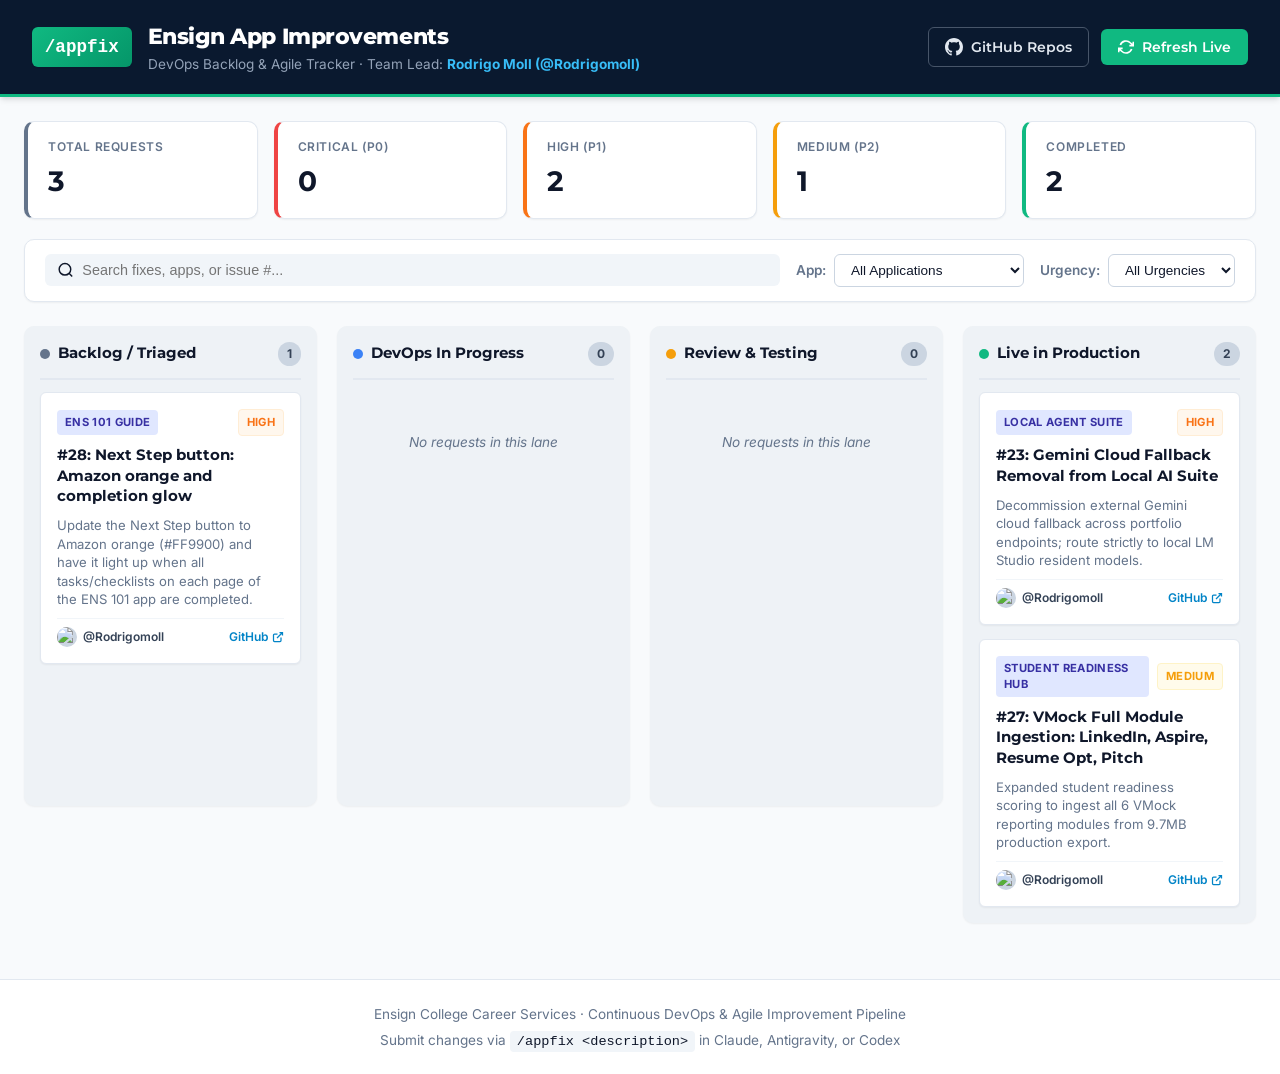
==== index.html @ bdf496e3 "Initial commit: Ensign AppFix project tracking web dashboard" ====
<!DOCTYPE html>
<html lang="en">
<head>
  <meta charset="UTF-8">
  <meta name="viewport" content="width=device-width, initial-scale=1.0">
  <title>Ensign AppFix | DevOps Improvement Backlog</title>
  <!-- Vercel Web Analytics -->
  <script>
    window.va = window.va || function () { (window.vaq = window.vaq || []).push(arguments); };
  </script>
  <script defer src="/_vercel/insights/script.js"></script>
  <!-- Vercel Speed Insights -->
  <script>
    window.si = window.si || function () { (window.siq = window.siq || []).push(arguments); };
  </script>
  <script defer src="/_vercel/speed-insights/script.js"></script>
  <link rel="preconnect" href="https://fonts.googleapis.com">
  <link rel="preconnect" href="https://fonts.gstatic.com" crossorigin>
  <link href="https://fonts.googleapis.com/css2?family=Montserrat:wght@400;500;600;700;800&family=Inter:wght@400;500;600&display=swap" rel="stylesheet">
  <link rel="stylesheet" href="style.css">
</head>
<body>
  <header class="app-header">
    <div class="header-container">
      <div class="brand-group">
        <div class="brand-badge">/appfix</div>
        <div>
          <h1 class="brand-title">Ensign App Improvements</h1>
          <p class="brand-subtitle">DevOps Backlog & Agile Tracker · Team Lead: <a href="https://github.com/Rodrigomoll" target="_blank" rel="noopener"><strong>Rodrigo Moll (@Rodrigomoll)</strong></a></p>
        </div>
      </div>
      <div class="header-actions">
        <a href="https://github.com/robbagley-afk" target="_blank" rel="noopener" class="btn btn-outline">
          <svg width="18" height="18" viewBox="0 0 24 24" fill="currentColor"><path d="M12 0C5.37 0 0 5.37 0 12c0 5.31 3.435 9.795 8.205 11.385.6.105.825-.255.825-.57 0-.285-.015-1.23-.015-2.235-3.015.555-3.795-.735-4.035-1.41-.135-.345-.72-1.41-1.23-1.695-.42-.225-1.02-.78-.015-.795.945-.015 1.62.87 1.845 1.23 1.08 1.815 2.805 1.305 3.495.99.105-.78.42-1.305.765-1.605-2.67-.3-5.46-1.335-5.46-5.925 0-1.305.465-2.385 1.23-3.225-.12-.3-.54-1.53.12-3.18 0 0 1.005-.315 3.3 1.23.96-.27 1.98-.405 3-.405s2.04.135 3 .405c2.295-1.56 3.3-1.23 3.3-1.23.66 1.65.24 2.88.12 3.18.765.84 1.23 1.905 1.23 3.225 0 4.605-2.805 5.625-5.475 5.925.435.375.81 1.095.81 2.22 0 1.605-.015 2.895-.015 3.3 0 .315.225.69.825.57A12.02 12.02 0 0024 12c0-6.63-5.37-12-12-12z"/></svg>
          GitHub Repos
        </a>
        <button id="refresh-btn" class="btn btn-primary">
          <svg width="16" height="16" viewBox="0 0 24 24" fill="none" stroke="currentColor" stroke-width="2.5"><path d="M23 4v6h-6M1 20v-6h6M3.51 9a9 9 0 0114.85-3.36L23 10M1 14l4.64 4.36A9 9 0 0020.49 15"/></svg>
          Refresh Live
        </button>
      </div>
    </div>
  </header>

  <main class="dashboard-container">
    <!-- Filter & Summary Bar -->
    <section class="toolbar">
      <div class="metrics-grid">
        <div class="metric-card">
          <span class="metric-label">Total Requests</span>
          <span class="metric-value" id="count-total">0</span>
        </div>
        <div class="metric-card metric-critical">
          <span class="metric-label">Critical (P0)</span>
          <span class="metric-value" id="count-critical">0</span>
        </div>
        <div class="metric-card metric-high">
          <span class="metric-label">High (P1)</span>
          <span class="metric-value" id="count-high">0</span>
        </div>
        <div class="metric-card metric-medium">
          <span class="metric-label">Medium (P2)</span>
          <span class="metric-value" id="count-medium">0</span>
        </div>
        <div class="metric-card metric-done">
          <span class="metric-label">Completed</span>
          <span class="metric-value" id="count-done">0</span>
        </div>
      </div>

      <div class="controls-bar">
        <div class="search-box">
          <svg width="18" height="18" viewBox="0 0 24 24" fill="none" stroke="currentColor" stroke-width="2"><circle cx="11" cy="11" r="8"/><path d="M21 21l-4.35-4.35"/></svg>
          <input type="text" id="search-input" placeholder="Search fixes, apps, or issue #...">
        </div>
        <div class="filter-group">
          <label for="filter-app" class="filter-label">App:</label>
          <select id="filter-app">
            <option value="all">All Applications</option>
            <option value="ENS 101 Guide">ENS 101 Guide</option>
            <option value="Student Readiness Hub">Student Readiness Hub</option>
            <option value="Career Fair Coach">Career Fair Coach</option>
            <option value="Career Explorer">Career Explorer</option>
            <option value="Local Agent Suite">Local Agent Suite</option>
          </select>
        </div>
        <div class="filter-group">
          <label for="filter-urgency" class="filter-label">Urgency:</label>
          <select id="filter-urgency">
            <option value="all">All Urgencies</option>
            <option value="critical">Critical (P0)</option>
            <option value="high">High (P1)</option>
            <option value="medium">Medium (P2)</option>
            <option value="low">Low (P3)</option>
          </select>
        </div>
      </div>
    </section>

    <!-- Kanban Board -->
    <section class="kanban-board">
      <!-- Backlog Column -->
      <div class="kanban-column" id="col-backlog">
        <div class="column-header">
          <div class="column-title-wrap">
            <span class="column-indicator indicator-backlog"></span>
            <h2 class="column-title">Backlog / Triaged</h2>
          </div>
          <span class="column-count" id="count-col-backlog">0</span>
        </div>
        <div class="cards-container" id="cards-backlog">
          <!-- Populated by JS -->
        </div>
      </div>

      <!-- In Progress Column -->
      <div class="kanban-column" id="col-progress">
        <div class="column-header">
          <div class="column-title-wrap">
            <span class="column-indicator indicator-progress"></span>
            <h2 class="column-title">DevOps In Progress</h2>
          </div>
          <span class="column-count" id="count-col-progress">0</span>
        </div>
        <div class="cards-container" id="cards-progress">
          <!-- Populated by JS -->
        </div>
      </div>

      <!-- Testing & Verification Column -->
      <div class="kanban-column" id="col-testing">
        <div class="column-header">
          <div class="column-title-wrap">
            <span class="column-indicator indicator-testing"></span>
            <h2 class="column-title">Review & Testing</h2>
          </div>
          <span class="column-count" id="count-col-testing">0</span>
        </div>
        <div class="cards-container" id="cards-testing">
          <!-- Populated by JS -->
        </div>
      </div>

      <!-- Completed Column -->
      <div class="kanban-column" id="col-done">
        <div class="column-header">
          <div class="column-title-wrap">
            <span class="column-indicator indicator-done"></span>
            <h2 class="column-title">Live in Production</h2>
          </div>
          <span class="column-count" id="count-col-done">0</span>
        </div>
        <div class="cards-container" id="cards-done">
          <!-- Populated by JS -->
        </div>
      </div>
    </section>
  </main>

  <footer class="app-footer">
    <div class="footer-container">
      <p>Ensign College Career Services · Continuous DevOps & Agile Improvement Pipeline</p>
      <p>Submit changes via <code>/appfix &lt;description&gt;</code> in Claude, Antigravity, or Codex</p>
    </div>
  </footer>

  <script src="app.js"></script>
</body>
</html>
---- style.css ----
:root {
  --font-heading: 'Montserrat', -apple-system, BlinkMacSystemFont, sans-serif;
  --font-body: 'Inter', -apple-system, BlinkMacSystemFont, sans-serif;
  
  /* Brand Colors */
  --ensign-navy: #0A192F;
  --ensign-dark: #07110D;
  --ensign-green: #004731;
  --ensign-emerald: #10B981;
  --ensign-gold: #F59E0B;
  
  /* Neutral Palette */
  --bg-page: #F8FAFC;
  --bg-surface: #FFFFFF;
  --bg-card: #FFFFFF;
  --border-subtle: #E2E8F0;
  --border-strong: #CBD5E1;
  
  /* Text */
  --text-main: #0F172A;
  --text-muted: #64748B;
  --text-light: #94A3B8;
  
  /* Urgency Palette */
  --urgency-critical: #EF4444;
  --urgency-critical-bg: #FEF2F2;
  --urgency-high: #F97316;
  --urgency-high-bg: #FFF7ED;
  --urgency-medium: #F59E0B;
  --urgency-medium-bg: #FFFBEB;
  --urgency-low: #10B981;
  --urgency-low-bg: #ECFDF5;

  /* Amazon Orange Accent */
  --amazon-orange: #FF9900;
  --amazon-orange-glow: rgba(255, 153, 0, 0.4);

  --shadow-sm: 0 1px 2px 0 rgba(0, 0, 0, 0.05);
  --shadow-md: 0 4px 6px -1px rgba(0, 0, 0, 0.1), 0 2px 4px -1px rgba(0, 0, 0, 0.06);
  --shadow-hover: 0 10px 15px -3px rgba(0, 0, 0, 0.1), 0 4px 6px -2px rgba(0, 0, 0, 0.05);
  --radius-sm: 6px;
  --radius-md: 10px;
  --radius-lg: 16px;
}

* {
  box-sizing: border-box;
  margin: 0;
  padding: 0;
}

body {
  font-family: var(--font-body);
  background-color: var(--bg-page);
  color: var(--text-main);
  line-height: 1.5;
  min-height: 100vh;
  display: flex;
  flex-direction: column;
}

/* Header */
.app-header {
  background-color: var(--ensign-navy);
  color: #FFFFFF;
  border-bottom: 3px solid var(--ensign-emerald);
  padding: 1.25rem 2rem;
  box-shadow: var(--shadow-md);
}

.header-container {
  max-width: 1600px;
  margin: 0 auto;
  display: flex;
  justify-content: space-between;
  align-items: center;
  flex-wrap: wrap;
  gap: 1rem;
}

.brand-group {
  display: flex;
  align-items: center;
  gap: 1rem;
}

.brand-badge {
  background: linear-gradient(135deg, var(--ensign-emerald), #059669);
  color: #FFFFFF;
  font-family: monospace;
  font-size: 1.1rem;
  font-weight: 700;
  padding: 0.4rem 0.8rem;
  border-radius: var(--radius-sm);
  box-shadow: var(--shadow-sm);
}

.brand-title {
  font-family: var(--font-heading);
  font-size: 1.4rem;
  font-weight: 800;
  letter-spacing: -0.02em;
}

.brand-subtitle {
  font-size: 0.85rem;
  color: #94A3B8;
}

.brand-subtitle a {
  color: #38BDF8;
  text-decoration: none;
}

.brand-subtitle a:hover {
  text-decoration: underline;
}

.header-actions {
  display: flex;
  align-items: center;
  gap: 0.75rem;
}

/* Buttons */
.btn {
  display: inline-flex;
  align-items: center;
  gap: 0.5rem;
  font-family: var(--font-heading);
  font-size: 0.85rem;
  font-weight: 600;
  padding: 0.55rem 1rem;
  border-radius: var(--radius-sm);
  cursor: pointer;
  text-decoration: none;
  transition: all 0.2s ease;
  border: 1px solid transparent;
}

.btn-primary {
  background-color: var(--ensign-emerald);
  color: #FFFFFF;
}

.btn-primary:hover {
  background-color: #059669;
}

.btn-outline {
  background-color: transparent;
  color: #E2E8F0;
  border-color: #475569;
}

.btn-outline:hover {
  background-color: rgba(255, 255, 255, 0.1);
  color: #FFFFFF;
}

/* Dashboard Container */
.dashboard-container {
  max-width: 1600px;
  width: 100%;
  margin: 1.5rem auto;
  padding: 0 1.5rem;
  flex: 1;
}

/* Metrics & Toolbar */
.toolbar {
  margin-bottom: 1.5rem;
}

.metrics-grid {
  display: grid;
  grid-template-columns: repeat(auto-fit, minmax(180px, 1fr));
  gap: 1rem;
  margin-bottom: 1.25rem;
}

.metric-card {
  background: var(--bg-surface);
  border: 1px solid var(--border-subtle);
  border-radius: var(--radius-md);
  padding: 1rem 1.25rem;
  display: flex;
  flex-direction: column;
  box-shadow: var(--shadow-sm);
  border-left: 4px solid #64748B;
}

.metric-card.metric-critical { border-left-color: var(--urgency-critical); }
.metric-card.metric-high { border-left-color: var(--urgency-high); }
.metric-card.metric-medium { border-left-color: var(--urgency-medium); }
.metric-card.metric-done { border-left-color: var(--ensign-emerald); }

.metric-label {
  font-size: 0.75rem;
  font-weight: 600;
  text-transform: uppercase;
  color: var(--text-muted);
  letter-spacing: 0.05em;
}

.metric-value {
  font-family: var(--font-heading);
  font-size: 1.75rem;
  font-weight: 700;
  color: var(--text-main);
  margin-top: 0.25rem;
}

/* Controls Bar */
.controls-bar {
  background: var(--bg-surface);
  border: 1px solid var(--border-subtle);
  border-radius: var(--radius-md);
  padding: 0.85rem 1.25rem;
  display: flex;
  gap: 1rem;
  align-items: center;
  flex-wrap: wrap;
  box-shadow: var(--shadow-sm);
}

.search-box {
  display: flex;
  align-items: center;
  gap: 0.5rem;
  background: #F1F5F9;
  border-radius: var(--radius-sm);
  padding: 0.45rem 0.75rem;
  flex: 1;
  min-width: 240px;
}

.search-box input {
  border: none;
  background: transparent;
  width: 100%;
  font-size: 0.9rem;
  outline: none;
  color: var(--text-main);
}

.filter-group {
  display: flex;
  align-items: center;
  gap: 0.5rem;
}

.filter-label {
  font-size: 0.85rem;
  font-weight: 600;
  color: var(--text-muted);
}

.filter-group select {
  padding: 0.45rem 0.75rem;
  border: 1px solid var(--border-strong);
  border-radius: var(--radius-sm);
  background-color: #FFFFFF;
  font-size: 0.85rem;
  color: var(--text-main);
  outline: none;
  cursor: pointer;
}

/* Kanban Board */
.kanban-board {
  display: grid;
  grid-template-columns: repeat(4, 1fr);
  gap: 1.25rem;
  align-items: start;
}

@media (max-width: 1200px) {
  .kanban-board {
    grid-template-columns: repeat(2, 1fr);
  }
}

@media (max-width: 680px) {
  .kanban-board {
    grid-template-columns: 1fr;
  }
}

.kanban-column {
  background: #EEF2F6;
  border-radius: var(--radius-md);
  padding: 1rem;
  min-height: 480px;
  display: flex;
  flex-direction: column;
  box-shadow: var(--shadow-sm);
}

.column-header {
  display: flex;
  justify-content: space-between;
  align-items: center;
  padding-bottom: 0.75rem;
  margin-bottom: 0.75rem;
  border-bottom: 2px solid #E2E8F0;
}

.column-title-wrap {
  display: flex;
  align-items: center;
  gap: 0.5rem;
}

.column-indicator {
  width: 10px;
  height: 10px;
  border-radius: 50%;
}

.indicator-backlog { background-color: #64748B; }
.indicator-progress { background-color: #3B82F6; }
.indicator-testing { background-color: var(--urgency-medium); }
.indicator-done { background-color: var(--ensign-emerald); }

.column-title {
  font-family: var(--font-heading);
  font-size: 0.95rem;
  font-weight: 700;
  color: var(--text-main);
}

.column-count {
  font-size: 0.75rem;
  font-weight: 700;
  background: #CBD5E1;
  color: #334155;
  padding: 0.2rem 0.55rem;
  border-radius: 12px;
}

.cards-container {
  display: flex;
  flex-direction: column;
  gap: 0.85rem;
  flex: 1;
}

/* Card Styling */
.task-card {
  background: var(--bg-card);
  border-radius: var(--radius-sm);
  padding: 1rem;
  box-shadow: var(--shadow-sm);
  border: 1px solid var(--border-subtle);
  transition: transform 0.15s ease, box-shadow 0.15s ease, border-color 0.15s ease;
  position: relative;
  display: flex;
  flex-direction: column;
  gap: 0.6rem;
}

.task-card:hover {
  transform: translateY(-2px);
  box-shadow: var(--shadow-hover);
  border-color: #94A3B8;
}

.card-top {
  display: flex;
  justify-content: space-between;
  align-items: center;
  gap: 0.5rem;
}

.badge {
  font-size: 0.7rem;
  font-weight: 700;
  text-transform: uppercase;
  padding: 0.25rem 0.5rem;
  border-radius: 4px;
  letter-spacing: 0.03em;
}

.badge-app {
  background-color: #E0E7FF;
  color: #3730A3;
}

.badge-urgency-critical {
  background-color: var(--urgency-critical-bg);
  color: var(--urgency-critical);
  border: 1px solid #FECACA;
}

.badge-urgency-high {
  background-color: var(--urgency-high-bg);
  color: var(--urgency-high);
  border: 1px solid #FFEDD5;
}

.badge-urgency-medium {
  background-color: var(--urgency-medium-bg);
  color: var(--urgency-medium);
  border: 1px solid #FEF3C7;
}

.badge-urgency-low {
  background-color: var(--urgency-low-bg);
  color: var(--urgency-low);
  border: 1px solid #A7F3D0;
}

.card-title {
  font-family: var(--font-heading);
  font-size: 0.95rem;
  font-weight: 700;
  line-height: 1.35;
  color: var(--text-main);
}

.card-title a {
  color: inherit;
  text-decoration: none;
}

.card-title a:hover {
  color: #0284C7;
  text-decoration: underline;
}

.card-desc {
  font-size: 0.82rem;
  color: var(--text-muted);
  line-height: 1.4;
}

.card-footer {
  display: flex;
  justify-content: space-between;
  align-items: center;
  padding-top: 0.5rem;
  border-top: 1px solid #F1F5F9;
  font-size: 0.75rem;
  color: var(--text-light);
}

.card-assignee {
  display: flex;
  align-items: center;
  gap: 0.35rem;
  color: #334155;
  font-weight: 600;
}

.avatar {
  width: 20px;
  height: 20px;
  border-radius: 50%;
  background-color: #CBD5E1;
}

.card-meta-link {
  color: #0284C7;
  text-decoration: none;
  font-weight: 600;
  display: flex;
  align-items: center;
  gap: 0.25rem;
}

.card-meta-link:hover {
  text-decoration: underline;
}

/* Empty State */
.empty-state {
  text-align: center;
  padding: 2.5rem 1rem;
  color: var(--text-muted);
  font-size: 0.85rem;
  font-style: italic;
}

/* Footer */
.app-footer {
  background-color: #FFFFFF;
  border-top: 1px solid var(--border-subtle);
  padding: 1.5rem 2rem;
  margin-top: 2rem;
  font-size: 0.85rem;
  color: var(--text-muted);
  text-align: center;
}

.footer-container p + p {
  margin-top: 0.35rem;
}

.footer-container code {
  background-color: #F1F5F9;
  padding: 0.2rem 0.4rem;
  border-radius: 4px;
  font-family: monospace;
  color: #0F172A;
}
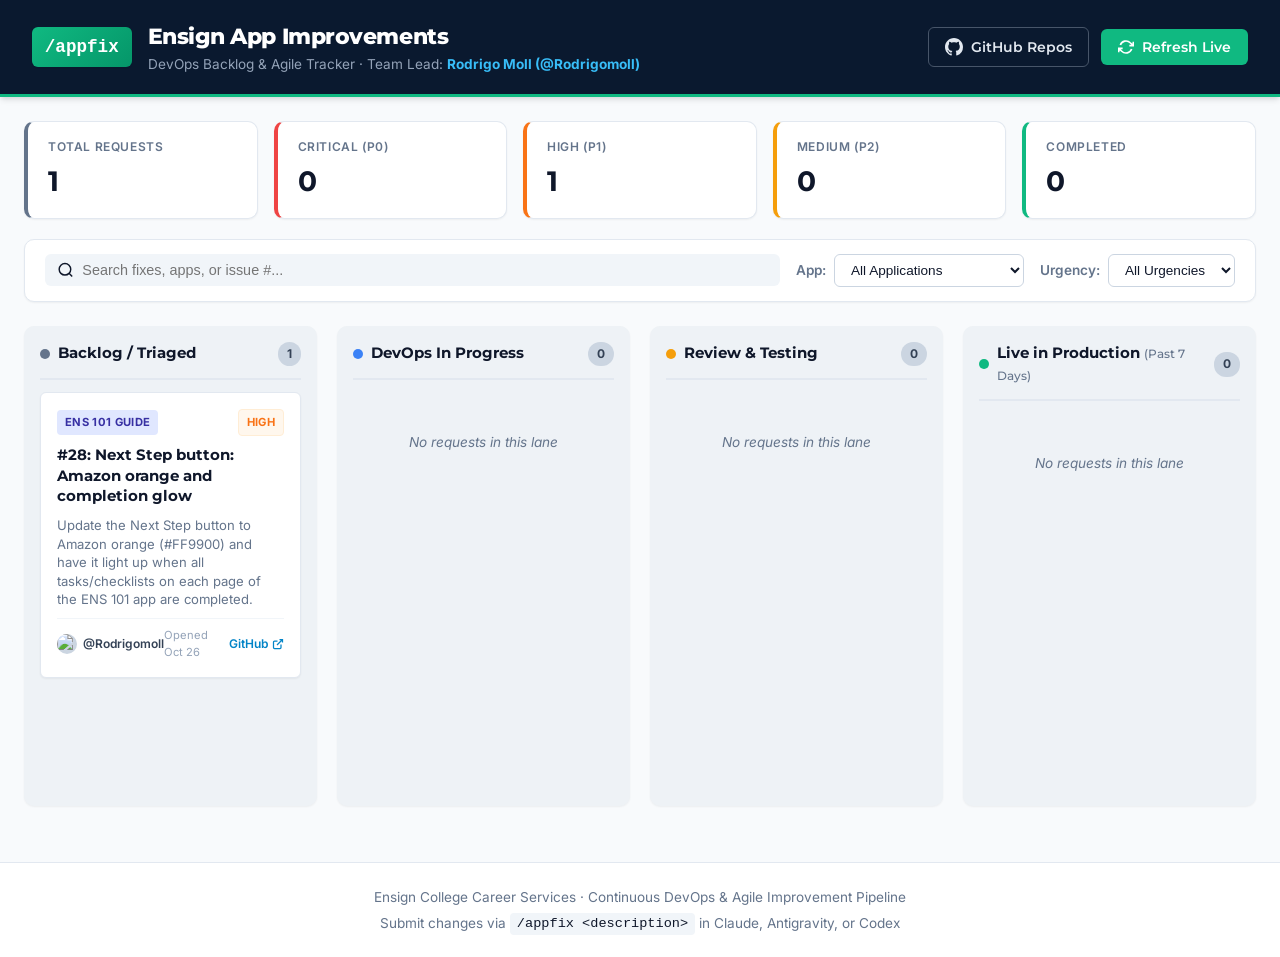
==== commit 5b3cc17d: "Add colorful branding icons for Edge favorites/bookmarks and 7-day auto-prune for completed cards" ====
--- a/index.html
+++ b/index.html
@@ -14,6 +14,14 @@
     window.si = window.si || function () { (window.siq = window.siq || []).push(arguments); };
   </script>
   <script defer src="/_vercel/speed-insights/script.js"></script>
+  <!-- Icons & Edge Favorites Branding -->
+  <link rel="icon" type="image/svg+xml" href="/favicon.svg">
+  <link rel="icon" type="image/png" sizes="32x32" href="/favicon-32x32.png">
+  <link rel="icon" type="image/png" sizes="16x16" href="/favicon-16x16.png">
+  <link rel="apple-touch-icon" sizes="180x180" href="/apple-touch-icon.png">
+  <link rel="manifest" href="/site.webmanifest">
+  <meta name="theme-color" content="#07132B">
+  
   <link rel="preconnect" href="https://fonts.googleapis.com">
   <link rel="preconnect" href="https://fonts.gstatic.com" crossorigin>
   <link href="https://fonts.googleapis.com/css2?family=Montserrat:wght@400;500;600;700;800&family=Inter:wght@400;500;600&display=swap" rel="stylesheet">
@@ -146,7 +154,7 @@
         <div class="column-header">
           <div class="column-title-wrap">
             <span class="column-indicator indicator-done"></span>
-            <h2 class="column-title">Live in Production</h2>
+            <h2 class="column-title">Live in Production <span style="font-size: 0.72rem; color: #64748B; font-weight: 500;">(Past 7 Days)</span></h2>
           </div>
           <span class="column-count" id="count-col-done">0</span>
         </div>
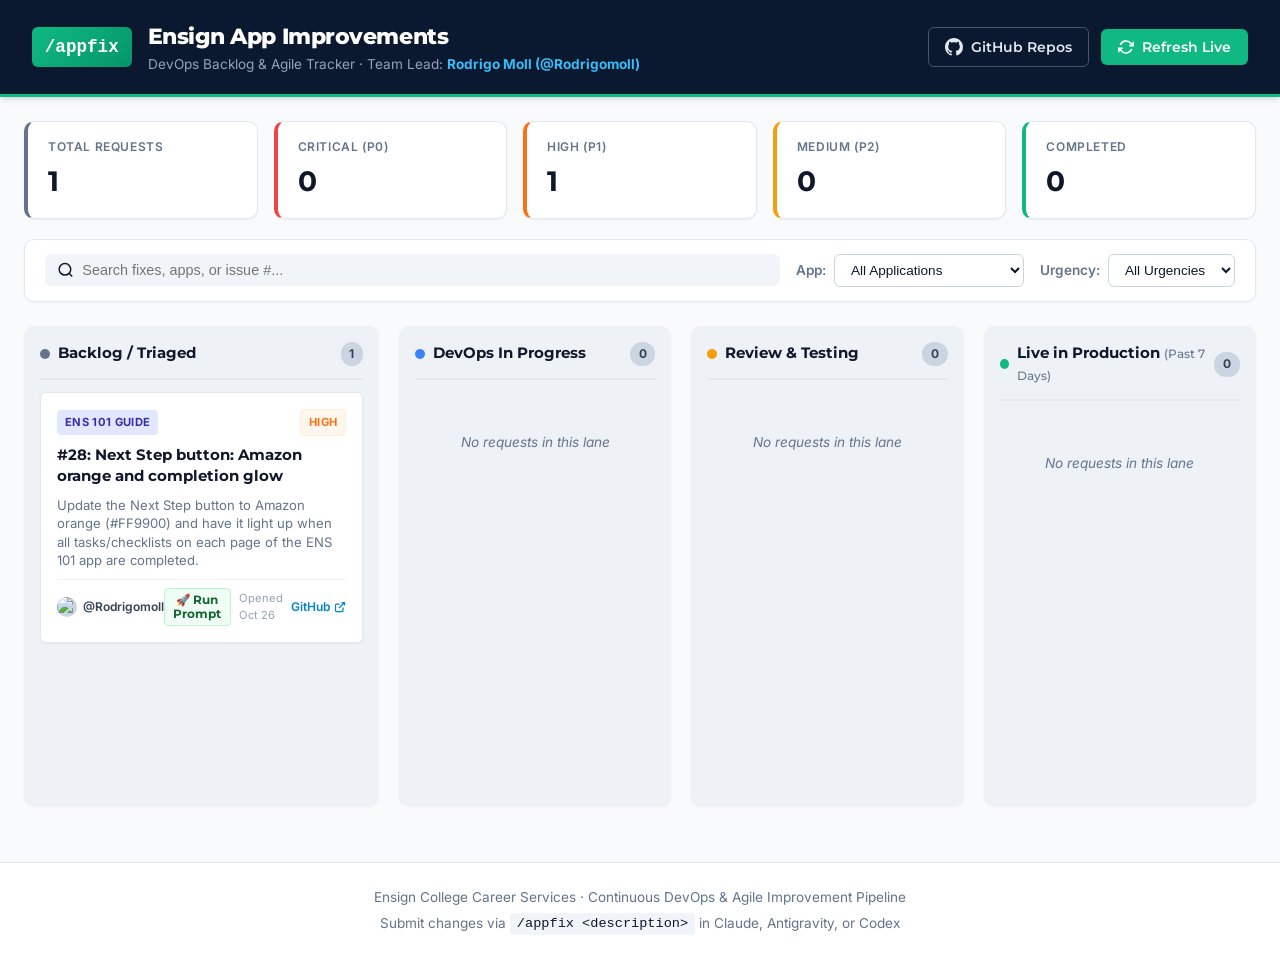
==== commit 3d7c9e47: "Add Run Prompt links and modal for ready-to-run OneDrive prompt documents" ====
--- a/index.html
+++ b/index.html
@@ -165,6 +165,34 @@
     </section>
   </main>
 
+  
+  <!-- Prompt to Start Fix Modal -->
+  <div id="prompt-modal" class="modal-overlay" style="display: none;">
+    <div class="modal-card modal-card-prompt">
+      <div class="modal-header">
+        <div>
+          <h3 id="prompt-modal-title">🚀 Prompt to Start Fix</h3>
+          <p id="prompt-modal-subtitle" class="modal-subtitle">Ready-to-run prompt document from OneDrive PROMPTS to Start Projects</p>
+        </div>
+        <button id="prompt-modal-close" class="btn-close">&times;</button>
+      </div>
+      <div class="prompt-modal-body">
+        <div class="prompt-actions-bar">
+          <button type="button" id="prompt-copy-btn" class="btn btn-primary btn-copy-prompt">
+            📋 Copy Prompt to Clipboard
+          </button>
+          <a id="prompt-doc-link" href="#" target="_blank" rel="noopener" class="btn btn-outline btn-open-doc">
+            📄 Open Raw Document ↗
+          </a>
+          <span id="prompt-copy-feedback" class="copy-feedback-pill" style="display: none;">✅ Copied to clipboard! Ready to paste into Claude, Codex, or Antigravity</span>
+        </div>
+        <div class="prompt-code-container">
+          <pre id="prompt-content-pre" class="prompt-pre"></pre>
+        </div>
+      </div>
+    </div>
+  </div>
+
   <footer class="app-footer">
     <div class="footer-container">
       <p>Ensign College Career Services · Continuous DevOps & Agile Improvement Pipeline</p>
--- a/style.css
+++ b/style.css
@@ -504,3 +504,155 @@
   font-family: monospace;
   color: #0F172A;
 }
+
+/* Start Prompt Button & Modal */
+.btn-start-prompt {
+  background-color: #F0FDF4;
+  color: #166534;
+  border: 1px solid #BBF7D0;
+  font-family: var(--font-heading, inherit);
+  font-size: 0.72rem;
+  font-weight: 700;
+  padding: 0.25rem 0.55rem;
+  border-radius: 4px;
+  cursor: pointer;
+  transition: all 0.2s ease;
+  display: inline-flex;
+  align-items: center;
+  gap: 0.25rem;
+}
+
+.btn-start-prompt:hover {
+  background-color: #16A34A;
+  color: #FFFFFF;
+  border-color: #16A34A;
+}
+
+.modal-overlay {
+  position: fixed;
+  inset: 0;
+  background-color: rgba(15, 23, 42, 0.7);
+  display: flex;
+  align-items: center;
+  justify-content: center;
+  z-index: 1000;
+  padding: 1.5rem;
+  backdrop-filter: blur(4px);
+}
+
+.modal-card {
+  background-color: #FFFFFF;
+  border-radius: 12px;
+  box-shadow: 0 20px 25px -5px rgba(0, 0, 0, 0.2);
+  width: 100%;
+  max-height: 90vh;
+  display: flex;
+  flex-direction: column;
+}
+
+.modal-card-prompt {
+  max-width: 800px;
+}
+
+.modal-header {
+  padding: 1.25rem 1.5rem;
+  border-bottom: 1px solid #E2E8F0;
+  display: flex;
+  justify-content: space-between;
+  align-items: flex-start;
+}
+
+.modal-header h3 {
+  font-size: 1.15rem;
+  font-weight: 700;
+  color: #0F172A;
+  margin: 0;
+}
+
+.modal-subtitle {
+  font-size: 0.82rem;
+  color: #64748B;
+  margin-top: 0.25rem;
+}
+
+.btn-close {
+  background: transparent;
+  border: none;
+  font-size: 1.5rem;
+  line-height: 1;
+  color: #94A3B8;
+  cursor: pointer;
+}
+
+.btn-close:hover {
+  color: #0F172A;
+}
+
+.prompt-modal-body {
+  padding: 1.25rem 1.5rem 1.5rem;
+  display: flex;
+  flex-direction: column;
+  gap: 1rem;
+}
+
+.prompt-actions-bar {
+  display: flex;
+  align-items: center;
+  gap: 0.75rem;
+  flex-wrap: wrap;
+}
+
+.btn-copy-prompt {
+  background: #004731 !important;
+  color: #FFFFFF !important;
+  border: none !important;
+  font-size: 0.82rem;
+  padding: 0.45rem 0.85rem;
+  font-weight: 700;
+  border-radius: 6px;
+  cursor: pointer;
+}
+
+.btn-copy-prompt:hover {
+  background: #033624 !important;
+}
+
+.btn-open-doc {
+  font-size: 0.82rem;
+  padding: 0.45rem 0.85rem;
+  color: #0F172A;
+  border: 1px solid #CBD5E1;
+  border-radius: 6px;
+  text-decoration: none;
+  display: inline-flex;
+  align-items: center;
+}
+
+.copy-feedback-pill {
+  background-color: #DCFCE7;
+  color: #15803D;
+  border: 1px solid #BBF7D0;
+  padding: 0.35rem 0.75rem;
+  border-radius: 9999px;
+  font-size: 0.78rem;
+  font-weight: 700;
+}
+
+.prompt-code-container {
+  background: #0F172A;
+  border-radius: 8px;
+  border: 1px solid #334155;
+  max-height: 420px;
+  overflow-y: auto;
+  padding: 1rem 1.25rem;
+}
+
+.prompt-pre {
+  color: #F8FAFC;
+  font-family: ui-monospace, SFMono-Regular, Menlo, Monaco, Consolas, monospace;
+  font-size: 0.84rem;
+  line-height: 1.55;
+  white-space: pre-wrap;
+  word-break: break-word;
+  margin: 0;
+}
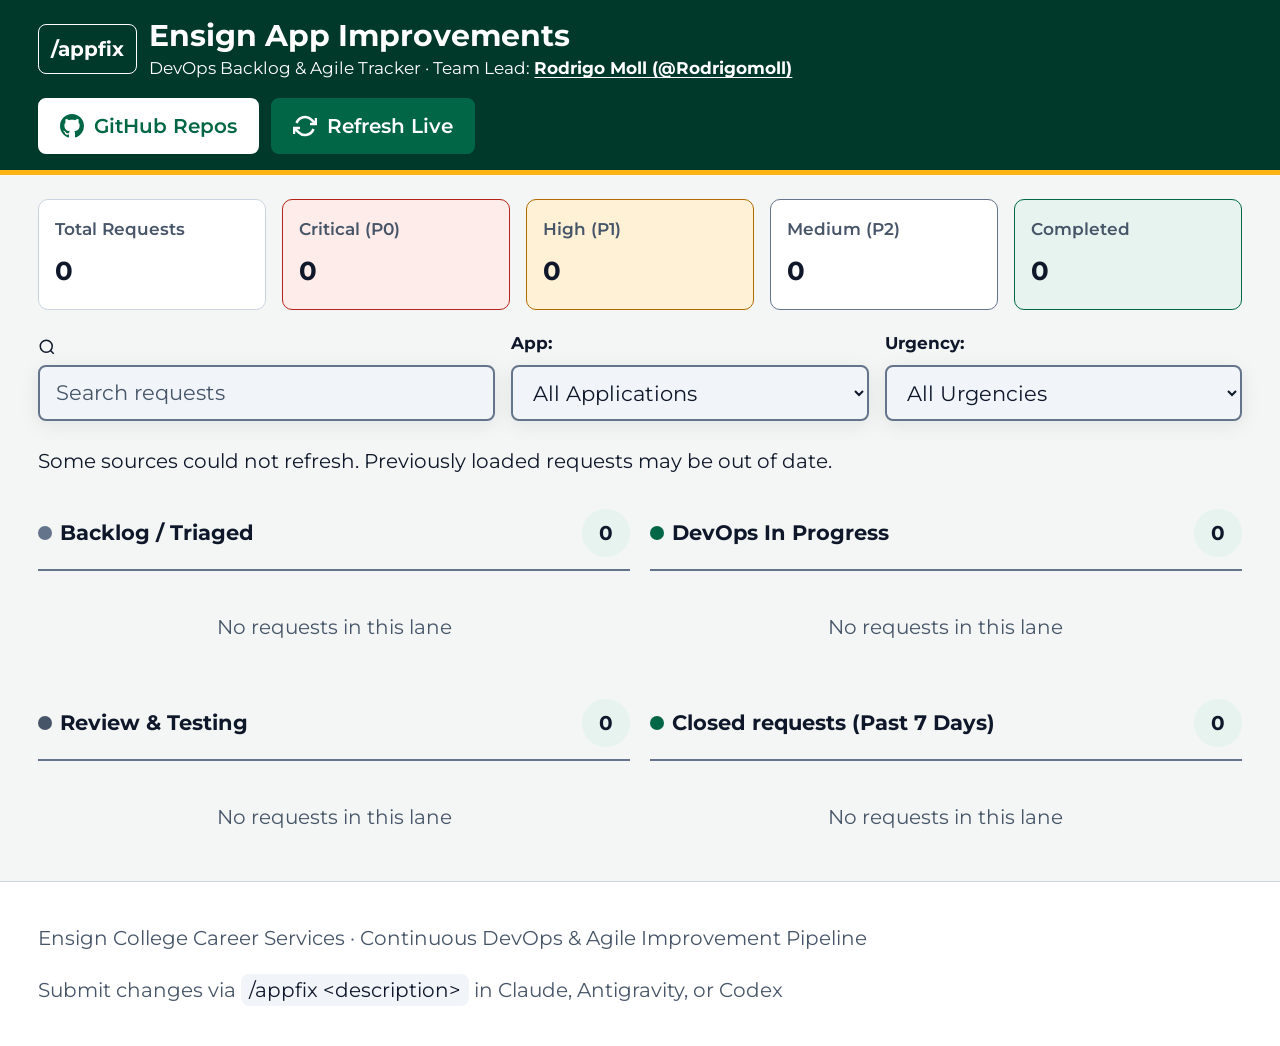
==== commit c9f64147: "Repair AppFix issue dispatch and migrate dashboard to ECC v2" ====
--- a/index.html
+++ b/index.html
@@ -20,15 +20,19 @@
   <link rel="icon" type="image/png" sizes="16x16" href="/favicon-16x16.png">
   <link rel="apple-touch-icon" sizes="180x180" href="/apple-touch-icon.png">
   <link rel="manifest" href="/site.webmanifest">
-  <meta name="theme-color" content="#07132B">
+  <meta name="theme-color" content="#00382A">
   
   <link rel="preconnect" href="https://fonts.googleapis.com">
   <link rel="preconnect" href="https://fonts.gstatic.com" crossorigin>
-  <link href="https://fonts.googleapis.com/css2?family=Montserrat:wght@400;500;600;700;800&family=Inter:wght@400;500;600&display=swap" rel="stylesheet">
-  <link rel="stylesheet" href="style.css">
+  <link href="https://fonts.googleapis.com/css2?family=Montserrat:wght@400;500;600;700&display=swap" rel="stylesheet">
+  <link rel="stylesheet" href="ecc-tokens.css">
+<link rel="stylesheet" href="ecc-ces-compat.css">
+<link rel="stylesheet" href="ecc-components.base.css">
+<link rel="stylesheet" href="ecc-app.css">
+<link rel="stylesheet" href="style.css">
 </head>
 <body>
-  <header class="app-header">
+  <header class="app-header ecc-hdr-band">
     <div class="header-container">
       <div class="brand-group">
         <div class="brand-badge">/appfix</div>
@@ -38,11 +42,11 @@
         </div>
       </div>
       <div class="header-actions">
-        <a href="https://github.com/robbagley-afk" target="_blank" rel="noopener" class="btn btn-outline">
+        <a href="https://github.com/robbagley-afk" target="_blank" rel="noopener" class="ecc-btn ecc-btn--lg ecc-btn-secondary btn btn-outline">
           <svg width="18" height="18" viewBox="0 0 24 24" fill="currentColor"><path d="M12 0C5.37 0 0 5.37 0 12c0 5.31 3.435 9.795 8.205 11.385.6.105.825-.255.825-.57 0-.285-.015-1.23-.015-2.235-3.015.555-3.795-.735-4.035-1.41-.135-.345-.72-1.41-1.23-1.695-.42-.225-1.02-.78-.015-.795.945-.015 1.62.87 1.845 1.23 1.08 1.815 2.805 1.305 3.495.99.105-.78.42-1.305.765-1.605-2.67-.3-5.46-1.335-5.46-5.925 0-1.305.465-2.385 1.23-3.225-.12-.3-.54-1.53.12-3.18 0 0 1.005-.315 3.3 1.23.96-.27 1.98-.405 3-.405s2.04.135 3 .405c2.295-1.56 3.3-1.23 3.3-1.23.66 1.65.24 2.88.12 3.18.765.84 1.23 1.905 1.23 3.225 0 4.605-2.805 5.625-5.475 5.925.435.375.81 1.095.81 2.22 0 1.605-.015 2.895-.015 3.3 0 .315.225.69.825.57A12.02 12.02 0 0024 12c0-6.63-5.37-12-12-12z"/></svg>
           GitHub Repos
         </a>
-        <button id="refresh-btn" class="btn btn-primary">
+        <button id="refresh-btn" class="ecc-btn ecc-btn--lg ecc-btn-primary btn btn-primary">
           <svg width="16" height="16" viewBox="0 0 24 24" fill="none" stroke="currentColor" stroke-width="2.5"><path d="M23 4v6h-6M1 20v-6h6M3.51 9a9 9 0 0114.85-3.36L23 10M1 14l4.64 4.36A9 9 0 0020.49 15"/></svg>
           Refresh Live
         </button>
@@ -79,22 +83,25 @@
       <div class="controls-bar">
         <div class="search-box">
           <svg width="18" height="18" viewBox="0 0 24 24" fill="none" stroke="currentColor" stroke-width="2"><circle cx="11" cy="11" r="8"/><path d="M21 21l-4.35-4.35"/></svg>
-          <input type="text" id="search-input" placeholder="Search fixes, apps, or issue #...">
+          <input type="text" id="search-input" class="ecc-field ecc-field--lg" aria-label="Search requests" placeholder="Search requests">
         </div>
         <div class="filter-group">
           <label for="filter-app" class="filter-label">App:</label>
-          <select id="filter-app">
+          <select class="ecc-field ecc-field--lg" id="filter-app">
             <option value="all">All Applications</option>
             <option value="ENS 101 Guide">ENS 101 Guide</option>
             <option value="Student Readiness Hub">Student Readiness Hub</option>
             <option value="Career Fair Coach">Career Fair Coach</option>
             <option value="Career Explorer">Career Explorer</option>
             <option value="Local Agent Suite">Local Agent Suite</option>
+<option value="Mentor Explorer">Mentor Explorer</option>
+<option value="Design System">Design System</option>
+<option value="AppFix Dashboard">AppFix Dashboard</option>
           </select>
         </div>
         <div class="filter-group">
           <label for="filter-urgency" class="filter-label">Urgency:</label>
-          <select id="filter-urgency">
+          <select class="ecc-field ecc-field--lg" id="filter-urgency">
             <option value="all">All Urgencies</option>
             <option value="critical">Critical (P0)</option>
             <option value="high">High (P1)</option>
@@ -106,7 +113,8 @@
     </section>
 
     <!-- Kanban Board -->
-    <section class="kanban-board">
+    <p id="sync-status" role="status">Loading requests…</p>
+    <section class="kanban-board" aria-label="App improvement requests">
       <!-- Backlog Column -->
       <div class="kanban-column" id="col-backlog">
         <div class="column-header">
@@ -154,7 +162,7 @@
         <div class="column-header">
           <div class="column-title-wrap">
             <span class="column-indicator indicator-done"></span>
-            <h2 class="column-title">Live in Production <span style="font-size: 0.72rem; color: #64748B; font-weight: 500;">(Past 7 Days)</span></h2>
+            <h2 class="column-title">Closed requests <span class="completed-window">(Past 7 Days)</span></h2>
           </div>
           <span class="column-count" id="count-col-done">0</span>
         </div>
@@ -167,24 +175,24 @@
 
   
   <!-- Prompt to Start Fix Modal -->
-  <div id="prompt-modal" class="modal-overlay" style="display: none;">
+  <div id="prompt-modal" class="modal-overlay" role="dialog" aria-modal="true" aria-labelledby="prompt-modal-title" style="display: none;">
     <div class="modal-card modal-card-prompt">
       <div class="modal-header">
         <div>
-          <h3 id="prompt-modal-title">🚀 Prompt to Start Fix</h3>
-          <p id="prompt-modal-subtitle" class="modal-subtitle">Ready-to-run prompt document from OneDrive PROMPTS to Start Projects</p>
-        </div>
-        <button id="prompt-modal-close" class="btn-close">&times;</button>
+          <h3 id="prompt-modal-title">Prompt to Start Fix</h3>
+          <p id="prompt-modal-subtitle" class="modal-subtitle">Review and copy the start prompt for this request.</p>
+        </div>
+        <button id="prompt-modal-close" class="btn-close" aria-label="Close prompt">&times;</button>
       </div>
       <div class="prompt-modal-body">
         <div class="prompt-actions-bar">
-          <button type="button" id="prompt-copy-btn" class="btn btn-primary btn-copy-prompt">
-            📋 Copy Prompt to Clipboard
+          <button type="button" id="prompt-copy-btn" class="ecc-btn ecc-btn--lg ecc-btn-primary btn btn-primary btn-copy-prompt">
+            Copy Prompt to Clipboard
           </button>
-          <a id="prompt-doc-link" href="#" target="_blank" rel="noopener" class="btn btn-outline btn-open-doc">
-            📄 Open Raw Document ↗
+          <a id="prompt-doc-link" href="#" target="_blank" rel="noopener" class="ecc-btn ecc-btn--lg ecc-btn-secondary btn btn-outline btn-open-doc">
+            Open Raw Document ↗
           </a>
-          <span id="prompt-copy-feedback" class="copy-feedback-pill" style="display: none;">✅ Copied to clipboard! Ready to paste into Claude, Codex, or Antigravity</span>
+          <span id="prompt-copy-feedback" class="copy-feedback-pill" style="display: none;">Copied to clipboard! Ready to paste into Claude, Codex, or Antigravity</span>
         </div>
         <div class="prompt-code-container">
           <pre id="prompt-content-pre" class="prompt-pre"></pre>
--- a/ecc-tokens.css
+++ b/ecc-tokens.css
@@ -0,0 +1,117 @@
+/* Ensign Career Coach design tokens: GENERATED, do not edit.
+   Source: tokens/tokens.json (sha256 41a46c1ea0bca053) + tokens/overrides.json
+   Regenerate: python3 scripts/build_tokens.py */
+
+:root {
+  color-scheme: light;
+
+  /* color */
+  --brand: #006645;
+  --brand-hover: #00503a;
+  --brand-tint: #e7f3ee;
+  --brand-tint-soft: #f3faf6;
+  --accent-gold: #FDB515;
+  --ink: #0f172a;
+  --ink-muted: #475569;
+  --surface: #ffffff;
+  --surface-sunken: #f8fafc;
+  --surface-hover: #f1f5f9;
+  --border: #cbd5e1;
+  --border-strong: #94a3b8;
+  --success-bg: #dcfce7;
+  --success-border: #86efac;
+  --success-text: #166534;
+  --success-icon: #16a34a;
+  --warning-bg: #fef3c7;
+  --warning-text: #92400e;
+  --danger-text: #991b1b;
+  --muted-strong: #64748b;
+  --overlay: rgba(15,23,42,0.45);
+
+  /* type */
+  --font-sans: Montserrat, -apple-system, BlinkMacSystemFont, "Segoe UI", sans-serif;
+  --text-heading-lg: 21px;
+  --leading-heading-lg: 1.3;
+  --weight-heading-lg: 700;
+  --text-heading-md: 19px;
+  --leading-heading-md: 1.4;
+  --weight-heading-md: 700;
+  --text-body: 19px;
+  --leading-body: 1.6;
+  --weight-body: 400;
+  --text-body-strong: 19px;
+  --leading-body-strong: 1.6;
+  --weight-body-strong: 700;
+  --text-body-sm: 18px;
+  --leading-body-sm: 1.5;
+  --weight-body-sm: 500;
+  --text-eyebrow: 17px;
+  --leading-eyebrow: 1.4;
+  --weight-eyebrow: 700;
+  --text-control: 18px;
+  --leading-control: 1.35;
+  --weight-control: 600;
+  --text-caption: 17px;
+  --leading-caption: 1.5;
+  --weight-caption: 400;
+
+  /* spacing */
+  --space-1: 4px;
+  --space-2: 8px;
+  --space-3: 12px;
+  --space-4: 16px;
+  --space-5: 20px;
+  --space-6: 24px;
+  --space-7: 32px;
+  --space-8: 48px;
+
+  /* radius */
+  --radius-sm: 8px;
+  --radius-md: 10px;
+  --radius-lg: 14px;
+  --radius-pill: 999px;
+
+  /* shadow */
+  --shadow-card: 0 4px 20px rgba(15,23,42,0.08);
+  --shadow-focus: 0 0 0 3px rgba(0,102,69,0.25), 0 6px 24px rgba(15,23,42,0.12);
+  --shadow-toast: 0 12px 36px rgba(15,23,42,0.16);
+
+  /* local overrides: see tokens/overrides.json for the reason behind each */
+  --input-border: #64748b;  /* pending-upstream */
+  --border-strong: #64748b;  /* pending-upstream */
+  --input-fill: #f1f5f9;  /* rob-decision */
+  --gutter: clamp(24px, 3vw, 56px);  /* exemplar */
+  --sidebar-width: 232px;  /* exemplar */
+  --surface-sunken: #F3F6F4;  /* rob-decision */
+  --brand-deep: #00382A;  /* rob-decision */
+  --brand-tint-strong: #C7E4D3;  /* rob-decision */
+  --info: #1E40AF;  /* rob-decision */
+  --info-tint: #E8EEFC;  /* rob-decision */
+  --ai: #5B21B6;  /* rob-decision */
+  --ai-tint: #F1EAFE;  /* rob-decision */
+  --ai-border: #7C3AED;  /* rob-decision */
+  --caution-text: #6B3E00;  /* rob-decision */
+  --caution-bg: #FFF1D6;  /* rob-decision */
+  --caution-border: #B26B00;  /* rob-decision */
+  --danger: #B42318;  /* rob-decision */
+  --danger-bg: #FDECEA;  /* rob-decision */
+  --text-body: 20px;  /* rob-decision */
+  --text-item: 22px;  /* rob-decision */
+  --text-field: 21px;  /* rob-decision */
+  --text-button: 20px;  /* rob-decision */
+  --text-section: 26px;  /* rob-decision */
+  --text-title: 30px;  /* rob-decision */
+  --text-display: 36px;  /* rob-decision */
+  --control-height: 56px;  /* rob-decision */
+  --target-min: 48px;  /* rob-decision */
+
+  /* fixed rules from the design system README */
+  --touch-min: 44px;
+  --text-floor: 17px;
+  --focus-ring: 2px solid var(--brand);
+  --focus-offset: 2px;
+}
+
+@media (prefers-reduced-motion: reduce) {
+  *, *::before, *::after { animation-duration: 0.01ms !important; animation-iteration-count: 1 !important; transition-duration: 0.01ms !important; scroll-behavior: auto !important; }
+}
--- a/ecc-ces-compat.css
+++ b/ecc-ces-compat.css
@@ -0,0 +1,71 @@
+/* CES -> ECC compatibility layer.
+   Every app vendors the same ces-tokens.css v1.1 (14 identical copies, md5 312bc116...).
+   Load this file AFTER ces-tokens.css and ecc-tokens.css: it re-points the old --ces-* names
+   at Ensign Career Coach values, so existing app CSS moves to the new system with no selector edits.
+   Delete an alias once no app CSS references it (scripts/ecc_audit_static.py reports usage). */
+
+:root {
+  /* brand: navy/gold UI roles become Ensign green; gold is identity-only in ECC */
+  --ces-navy-950: var(--ink);
+  --ces-navy-900: var(--brand);
+  --ces-navy-850: var(--brand-hover);
+  --ces-navy-800: var(--brand-hover);
+  --ces-navy-700: var(--brand);
+  --ces-navy-600: var(--brand);
+  --ces-navy-100: var(--brand-tint);
+  --ces-navy-50:  var(--brand-tint-soft);
+
+  --ces-gold:        var(--brand);        /* was used for active borders and pills: that is brand's job now */
+  --ces-gold-hover:  var(--brand-hover);
+  --ces-gold-light:  var(--brand-tint-soft);
+  --ces-gold-border: var(--border-strong);
+
+  /* surface and text */
+  --ces-ink:         var(--ink);
+  --ces-ink-soft:    var(--ink);
+  --ces-muted:       var(--ink-muted);
+  --ces-muted-light: var(--ink-muted);    /* ECC allows two text colors only */
+  --ces-line:        var(--border);
+  --ces-line-soft:   var(--border);
+  --ces-surface:     var(--surface);
+  --ces-background:  var(--surface-sunken);
+
+  /* status: ECC pairs */
+  --ces-status-success-bg: var(--success-bg);
+  --ces-status-success-text: var(--success-text);
+  --ces-status-success-border: var(--success-border);
+  --ces-status-warning-bg: var(--warning-bg);
+  --ces-status-warning-text: var(--warning-text);
+  --ces-status-error-text: var(--danger-text);
+
+  /* focus: one ring, brand green, everywhere (fixes the 1.7:1 gold ring on light fields) */
+  --ces-focus-ring-dark:  var(--brand);
+  --ces-focus-ring-light: var(--brand);
+  --ces-focus-ring:       var(--brand);
+
+  /* type: Montserrat, 17px floor */
+  --ces-font-body:  var(--font-sans);
+  --ces-font-serif: var(--font-sans);
+  --ces-text-xs:    var(--text-caption);   /* 12px -> 17px */
+  --ces-text-sm:    var(--text-caption);   /* 14px -> 17px */
+  --ces-text-base:  var(--text-body);      /* 15px -> 19px */
+  --ces-text-lg:    var(--text-heading-md);
+  --ces-text-xl:    var(--text-heading-lg);
+  --ces-text-2xl:   var(--text-heading-lg);
+  --ces-weight-semibold: 600;
+  --ces-weight-bold: 700;
+  --ces-weight-extrabold: 700;             /* Montserrat is loaded at 400-700 only */
+
+  /* elevation and shape */
+  --ces-shadow-sm: var(--shadow-card);
+  --ces-shadow-md: var(--shadow-card);
+  --ces-shadow-lg: var(--shadow-toast);
+  --ces-radius-sm: var(--radius-sm);
+  --ces-radius-md: var(--radius-md);
+  --ces-radius-lg: var(--radius-lg);
+  --ces-radius-pill: var(--radius-pill);
+
+  /* layout: fill the width to the gutter instead of a fixed content cap */
+  --ces-content-max: 100%;
+  --ces-prose-max-width: none;
+}
--- a/ecc-components.base.css
+++ b/ecc-components.base.css
@@ -0,0 +1,114 @@
+/* Ensign Career Coach — component styles. Reads tokens.css custom properties only. */
+
+.ecc-btn {
+  display: inline-flex;
+  align-items: center;
+  justify-content: center;
+  gap: var(--space-2);
+  min-height: 44px;
+  padding: 0 16px;
+  border-radius: var(--radius-md);
+  font-family: var(--font-sans);
+  font-size: 18px;
+  font-weight: 600;
+  line-height: 1.35;
+  border: 1.5px solid transparent;
+  cursor: pointer;
+  text-decoration: none;
+}
+.ecc-btn-primary { background: var(--brand); color: #fff; border-color: var(--brand); }
+.ecc-btn-primary:hover { background: var(--brand-hover); border-color: var(--brand-hover); }
+.ecc-btn-secondary { background: var(--surface); color: var(--ink); border-color: var(--border-strong); }
+.ecc-btn-secondary:hover { border-color: var(--brand); color: var(--brand); }
+.ecc-btn-ghost { background: transparent; border-color: transparent; color: var(--brand); padding: 0 4px; text-decoration: underline; text-underline-offset: 3px; }
+.ecc-btn:focus-visible { outline: 2px solid var(--brand); outline-offset: 2px; }
+.ecc-btn[disabled] { background: var(--muted-strong); border-color: var(--muted-strong); color: #fff; cursor: not-allowed; }
+
+.ecc-pill {
+  display: inline-flex;
+  align-items: center;
+  gap: var(--space-2);
+  min-height: 36px;
+  padding: 0 12px;
+  border-radius: var(--radius-pill);
+  font-family: var(--font-sans);
+  font-size: 17px;
+  font-weight: 600;
+  border: 1.5px solid var(--border-strong);
+  background: var(--surface);
+  color: var(--ink);
+}
+.ecc-pill-success { background: var(--success-bg); border-color: var(--success-border); color: var(--success-text); }
+.ecc-pill-dot { width: 8px; height: 8px; border-radius: 50%; background: currentColor; flex-shrink: 0; }
+.ecc-pill-success .ecc-pill-dot { background: var(--success-icon); }
+
+.ecc-card {
+  background: var(--surface);
+  border: 1.5px solid var(--border);
+  border-radius: var(--radius-lg);
+  box-shadow: var(--shadow-card);
+  padding: var(--space-5);
+  max-width: 560px;
+}
+.ecc-card-title {
+  margin: 0 0 var(--space-2);
+  font-family: var(--font-sans);
+  font-size: 17px;
+  font-weight: 700;
+  color: var(--brand);
+}
+.ecc-card-body { font-family: var(--font-sans); font-size: 19px; line-height: 1.6; color: var(--ink); margin: 0; }
+
+.ecc-chip {
+  flex-shrink: 0;
+  white-space: nowrap;
+  min-height: 44px;
+  padding: 6px 14px;
+  border-radius: var(--radius-pill);
+  border: 1.5px solid var(--border-strong);
+  background: var(--surface);
+  color: var(--ink);
+  font-family: var(--font-sans);
+  font-size: 17px;
+  font-weight: 500;
+  line-height: 1.35;
+  cursor: pointer;
+}
+.ecc-chip:hover { border-color: var(--brand); color: var(--brand); background: var(--brand-tint-soft); }
+.ecc-chip:active { background: var(--brand-tint); }
+.ecc-chip:focus-visible { outline: 2px solid var(--brand); outline-offset: 2px; }
+
+.ecc-nav-item {
+  display: flex;
+  align-items: center;
+  gap: var(--space-3);
+  width: 100%;
+  min-height: 52px;
+  padding: 8px 10px;
+  border-radius: var(--radius-md);
+  border: 1.5px solid var(--border);
+  background: var(--surface);
+  text-align: left;
+  cursor: pointer;
+  color: var(--ink);
+  font-family: var(--font-sans);
+}
+.ecc-nav-item:hover { border-color: var(--brand); }
+.ecc-nav-item.is-active { background: var(--brand-tint); border-color: var(--brand); }
+.ecc-nav-item-badge {
+  width: 30px;
+  height: 30px;
+  flex-shrink: 0;
+  border-radius: 50%;
+  display: flex;
+  align-items: center;
+  justify-content: center;
+  font-size: 17px;
+  font-weight: 700;
+  background: var(--surface-hover);
+  color: var(--ink);
+}
+.ecc-nav-item.is-active .ecc-nav-item-badge { background: var(--brand); color: #fff; }
+.ecc-nav-item-title { font-size: 18px; font-weight: 600; line-height: 1.3; }
+
+.ecc-row { display: flex; align-items: center; gap: var(--space-2); flex-wrap: wrap; }
--- a/ecc-app.css
+++ b/ecc-app.css
@@ -0,0 +1,735 @@
+/* Ensign Career Coach: app patterns (chat shell, messages, composer, fields).
+   Extends ecc-components.base.css (the five components mirrored from Claude Design).
+   Reads ecc-tokens.css custom properties only. Load order:
+   ecc-tokens.css -> ecc-ces-compat.css -> ecc-components.base.css -> ecc-app.css -> the app's own CSS */
+
+/* ---------- Page ---------- */
+body.ecc {
+  margin: 0;
+  background: var(--surface-sunken);
+  color: var(--ink);
+  font-family: var(--font-sans);
+  font-size: var(--text-body);
+  line-height: var(--leading-body);
+  max-width: 100vw;
+  overflow-x: hidden;
+}
+
+/* ---------- Shell: fixed left rail + dominant chat canvas ---------- */
+.ecc-shell {
+  display: grid;
+  grid-template-columns: var(--sidebar-width) minmax(0, 1fr);
+  min-height: 100dvh;
+  min-width: 0;
+}
+.ecc-sidebar {
+  background: var(--surface);
+  border-right: 1.5px solid var(--border);
+  padding: var(--space-5);
+  display: flex;
+  flex-direction: column;
+  gap: var(--space-3);
+  min-width: 0;
+}
+.ecc-sidebar-label {
+  font-size: var(--text-eyebrow);
+  font-weight: var(--weight-eyebrow);
+  letter-spacing: 0.02em;
+  color: var(--ink-muted);
+  margin: var(--space-4) 0 0;
+}
+.ecc-main {
+  display: flex;
+  flex-direction: column;
+  min-width: 0;
+  overflow: hidden;
+}
+
+/* ---------- Feed: fills the width up to the gutter, no 65ch cap ---------- */
+.ecc-feed {
+  flex: 1;
+  overflow-y: auto;
+  overflow-x: hidden;
+  padding: var(--space-6) var(--gutter);
+  display: flex;
+  flex-direction: column;
+  gap: var(--space-4);
+  min-width: 0;
+}
+.ecc-msg { min-width: 0; overflow-wrap: anywhere; font-size: var(--text-body); line-height: var(--leading-body); }
+.ecc-msg-assistant {
+  background: var(--surface);
+  border: 1.5px solid var(--border);
+  border-radius: var(--radius-lg);
+  box-shadow: var(--shadow-card);
+  padding: var(--space-5);
+  max-width: 100%;
+}
+.ecc-msg-name { font-size: var(--text-caption); font-weight: 700; color: var(--brand); margin: 0 0 var(--space-2); }
+.ecc-msg-user {
+  align-self: flex-end;
+  max-width: 78%;
+  background: var(--brand);
+  color: #ffffff;
+  border-radius: 14px 14px 4px 14px; /* one-off "who said this" cue from the design system */
+  padding: var(--space-4) var(--space-5);
+}
+.ecc-msg-user .ecc-msg-name { color: #d1e7dd; }
+
+/* ---------- Composer ---------- */
+.ecc-composer {
+  background: var(--surface);
+  border-top: 1.5px solid var(--border);
+  padding: var(--space-4) var(--gutter) var(--space-5);
+  display: flex;
+  flex-wrap: wrap;
+  align-items: flex-end;
+  gap: var(--space-2);
+  min-width: 0;
+}
+.ecc-composer-label { flex: 1 1 100%; font-size: var(--text-caption); font-weight: 600; color: var(--ink-muted); }
+
+/* ---------- Text fields: one look everywhere (chat, forms, feedback, intake) ---------- */
+.ecc-field,
+.ecc-composer textarea {
+  flex: 1 1 240px;
+  min-width: 0;
+  min-height: var(--touch-min);
+  padding: 14px 18px;
+  background: var(--input-fill);
+  color: var(--ink);
+  border: 2px solid var(--input-border);
+  border-radius: var(--radius-lg);
+  font-family: var(--font-sans);
+  font-size: var(--text-body);
+  line-height: var(--leading-body);
+  box-shadow: var(--shadow-card);
+  resize: vertical;
+}
+.ecc-field::placeholder,
+.ecc-composer textarea::placeholder { color: var(--ink-muted); opacity: 1; }
+.ecc-field:focus,
+.ecc-composer textarea:focus {
+  background: var(--surface);
+  border-color: var(--brand);
+  box-shadow: var(--shadow-focus); /* replaces shadow-card, never stacks */
+}
+.ecc-field:focus-visible,
+.ecc-composer textarea:focus-visible { outline: var(--focus-ring); outline-offset: var(--focus-offset); }
+.ecc-field[aria-invalid="true"] { border-color: var(--danger-text); }
+.ecc-field-error { color: var(--danger-text); font-size: var(--text-caption); }
+input.ecc-field { border-radius: var(--radius-md); resize: none; } /* single-line inputs are controls: radius-md */
+
+/* ---------- Chip row: single line, scroll buttons, never a bare scrollbar ---------- */
+.ecc-chip-rail { display: flex; align-items: center; gap: var(--space-2); min-width: 0; }
+.ecc-chip-track { display: flex; gap: var(--space-2); overflow-x: auto; scroll-behavior: smooth; scrollbar-width: none; min-width: 0; flex: 1; }
+.ecc-chip-track::-webkit-scrollbar { display: none; }
+.ecc-chip-scroll { flex: 0 0 var(--touch-min); height: var(--touch-min); border-radius: var(--radius-pill); border: 1.5px solid var(--border-strong); background: var(--surface); color: var(--ink); cursor: pointer; }
+.ecc-chip-scroll:focus-visible { outline: var(--focus-ring); outline-offset: var(--focus-offset); }
+
+/* ---------- Toast ---------- */
+.ecc-toast { position: fixed; right: var(--space-6); bottom: calc(var(--space-6) + env(safe-area-inset-bottom, 0px)); background: var(--surface); border: 1.5px solid var(--success-border); color: var(--success-text); border-radius: var(--radius-lg); box-shadow: var(--shadow-toast); padding: var(--space-3) var(--space-5); font-size: var(--text-control); font-weight: 600; }
+
+/* ---------- Breakpoints ---------- */
+@media (max-width: 899.98px) {
+  .ecc-shell { grid-template-columns: minmax(0, 1fr); }
+  .ecc-sidebar {
+    position: fixed; inset: 0 auto 0 0; z-index: 40;
+    width: min(88vw, 320px);
+    padding-top: calc(var(--space-5) + env(safe-area-inset-top, 0px));
+    transform: translateX(-100%);
+    transition: transform 200ms ease;
+    box-shadow: var(--shadow-toast);
+    overflow-y: auto;
+  }
+  .ecc-sidebar.is-open { transform: none; }
+  .ecc-scrim { position: fixed; inset: 0; z-index: 30; background: var(--overlay); }
+  .ecc-scrim[hidden] { display: none; }
+}
+@media (min-width: 900px) { .ecc-menu-button, .ecc-scrim { display: none; } }
+@media (max-width: 639.98px) {
+  :root { --gutter: 16px; }
+  .ecc-composer textarea, .ecc-composer .ecc-field { flex-basis: 100%; }
+  .ecc-composer .ecc-btn { flex: 1 1 100%; }
+  .ecc-msg-assistant { padding: 14px 16px; }
+}
+@media (max-width: 375px) {
+  :root { --gutter: 12px; }
+  .ecc-msg-user { max-width: 90%; }
+}
+
+/* ---------- Windows High Contrast ---------- */
+@media (forced-colors: active) {
+  .ecc-field, .ecc-composer textarea { border-color: ButtonText; }
+  .ecc-field:focus-visible, .ecc-composer textarea:focus-visible { outline-color: Highlight; }
+  .ecc-pill, .ecc-chip { border-color: ButtonText; }
+}
+
+/* ECC dashboard pattern. Authored with Coding Helper. */
+
+/* ── Dashboard shell ─────────────────────────────────────────────── */
+.ecc-dash {
+  box-sizing: border-box;
+  width: 100%;
+  padding-inline: var(--gutter);
+  padding-block: var(--space-6) var(--space-7);
+  background: var(--surface-sunken);
+}
+
+/* ── Dashboard header ────────────────────────────────────────────── */
+.ecc-dash__header {
+  display: flex;
+  flex-wrap: wrap;
+  align-items: flex-start;
+  gap: var(--space-4);
+  margin-block-end: var(--space-6);
+  min-width: 0;
+}
+
+.ecc-dash__titles {
+  flex: 1 1 min(100%, 480px);
+  min-width: 0;
+}
+
+.ecc-dash__title {
+  font-family: var(--font-sans);
+  font-size: var(--text-heading-lg);
+  font-weight: 700;
+  line-height: 1.2;
+  color: var(--ink);
+  margin: 0 0 var(--space-2);
+  overflow-wrap: anywhere;
+}
+
+.ecc-dash__subtitle {
+  font-family: var(--font-sans);
+  font-size: var(--text-body);
+  font-weight: 400;
+  line-height: var(--leading-body);
+  color: var(--ink-muted);
+  margin: 0;
+  overflow-wrap: anywhere;
+}
+
+/* ── Metrics strip ───────────────────────────────────────────────── */
+.ecc-dash__metrics {
+  display: flex;
+  flex-wrap: wrap;
+  gap: var(--space-3);
+  align-items: flex-start;
+  min-width: 0;
+}
+
+.ecc-dash__metric {
+  display: flex;
+  flex-direction: column;
+  align-items: center;
+  gap: var(--space-2);
+  background: var(--surface);
+  border: 1px solid var(--border);
+  border-radius: var(--radius-md);
+  padding: var(--space-3) var(--space-4);
+  min-width: 0;
+}
+
+.ecc-dash__metric-value {
+  font-family: var(--font-sans);
+  font-size: var(--text-heading-md);
+  font-weight: 700;
+  color: var(--ink);
+  line-height: 1.1;
+  overflow-wrap: anywhere;
+}
+
+.ecc-dash__metric-label {
+  font-family: var(--font-sans);
+  font-size: max(17px, var(--text-caption));
+  font-weight: 500;
+  color: var(--ink-muted);
+  overflow-wrap: anywhere;
+  text-align: center;
+}
+
+/* ── Section ─────────────────────────────────────────────────────── */
+.ecc-dash-section {
+  margin-block-end: var(--space-7);
+  min-width: 0;
+}
+
+.ecc-dash-section__heading-row {
+  display: flex;
+  flex-wrap: wrap;
+  align-items: baseline;
+  gap: var(--space-3);
+  margin-block-end: var(--space-3);
+  min-width: 0;
+}
+
+.ecc-dash-section__heading {
+  font-family: var(--font-sans);
+  font-size: var(--text-heading-md);
+  font-weight: 600;
+  color: var(--ink);
+  margin: 0;
+  line-height: 1.25;
+  overflow-wrap: anywhere;
+  min-width: 0;
+}
+
+.ecc-dash-section__count {
+  font-family: var(--font-sans);
+  font-size: max(17px, var(--text-caption));
+  font-weight: 500;
+  color: var(--ink-muted);
+  white-space: nowrap;
+  flex-shrink: 0;
+}
+
+.ecc-dash-section__rule {
+  border: none;
+  border-block-start: 1px solid var(--brand);
+  margin: 0 0 var(--space-4);
+}
+
+/* ── Grid ────────────────────────────────────────────────────────── */
+.ecc-dash-grid {
+  display: grid;
+  grid-template-columns: repeat(auto-fit, minmax(min(100%, 320px), 1fr));
+  gap: var(--space-4);
+  min-width: 0;
+}
+
+.ecc-dash-grid > * {
+  min-width: 0;
+}
+
+/* ── Tool card ───────────────────────────────────────────────────── */
+.ecc-tool-card {
+  display: flex;
+  flex-direction: column;
+  gap: var(--space-3);
+  background: var(--surface);
+  border: 1px solid var(--border);
+  border-radius: var(--radius-lg);
+  box-shadow: var(--shadow-card);
+  padding: var(--space-4);
+  min-width: 0;
+}
+
+/* icon */
+.ecc-tool-card__icon {
+  display: flex;
+  align-items: center;
+  color: var(--ink-muted);
+  min-width: 0;
+  flex-shrink: 0;
+}
+
+.ecc-tool-card__icon svg {
+  display: block;
+  width: 2rem;
+  height: 2rem;
+  flex-shrink: 0;
+}
+
+/* status badge */
+.ecc-tool-card__status {
+  display: inline-flex;
+  align-items: center;
+  align-self: flex-start;
+  font-family: var(--font-sans);
+  font-size: max(17px, var(--text-caption));
+  font-weight: 600;
+  line-height: 1;
+  border-radius: var(--radius-pill);
+  padding: 4px var(--space-3);
+  min-width: 0;
+  overflow-wrap: anywhere;
+}
+
+.ecc-tool-card__status--success {
+  background: var(--success-bg);
+  color: var(--success-text);
+  border: 1px solid var(--success-border);
+}
+
+.ecc-tool-card__status--preview {
+  background: var(--brand-tint);
+  color: var(--brand);
+  border: 1px solid var(--border-strong);
+}
+
+/* card body */
+.ecc-tool-card__body {
+  display: flex;
+  flex-direction: column;
+  gap: var(--space-2);
+  flex: 1 1 auto;
+  min-width: 0;
+}
+
+.ecc-tool-card__body > * {
+  min-width: 0;
+}
+
+.ecc-tool-card__title {
+  font-family: var(--font-sans);
+  font-size: var(--text-heading-md);
+  font-weight: 600;
+  color: var(--ink);
+  margin: 0;
+  line-height: 1.25;
+  overflow-wrap: anywhere;
+}
+
+.ecc-tool-card__description {
+  font-family: var(--font-sans);
+  font-size: var(--text-body);
+  font-weight: 400;
+  color: var(--ink-muted);
+  margin: 0;
+  line-height: var(--leading-body);
+  overflow-wrap: anywhere;
+}
+
+/* primary action link — 44 px touch target, all states */
+.ecc-tool-card__action {
+  display: inline-flex;
+  align-items: center;
+  justify-content: center;
+  align-self: flex-start;
+  margin-block-start: auto;
+  min-height: var(--touch-min, 44px);
+  padding-inline: var(--space-4);
+  padding-block: var(--space-3);
+  border-radius: var(--radius-md);
+  background: var(--brand);
+  color: var(--surface);
+  font-family: var(--font-sans);
+  font-size: var(--text-body);
+  font-weight: 600;
+  line-height: 1;
+  text-decoration: none;
+  border: 2px solid transparent;
+  cursor: pointer;
+  overflow-wrap: anywhere;
+  min-width: 0;
+  transition: background 0.14s ease, border-color 0.14s ease;
+}
+
+.ecc-tool-card__action:hover {
+  background: var(--brand-hover);
+}
+
+.ecc-tool-card__action:active {
+  background: var(--brand-hover);
+  filter: brightness(0.9);
+}
+
+.ecc-tool-card__action:focus-visible {
+  outline: 3px solid var(--brand);
+  outline-offset: 3px;
+  background: var(--brand);
+}
+
+.ecc-tool-card__action[aria-disabled="true"],
+.ecc-tool-card__action:disabled {
+  background: var(--border-strong);
+  color: var(--ink-muted);
+  cursor: not-allowed;
+  pointer-events: none;
+  border-color: transparent;
+}
+
+.ecc-tool-card__action[aria-current="true"],
+.ecc-tool-card__action[aria-current="page"] {
+  background: var(--brand-hover);
+  border-color: var(--border-strong);
+  color: var(--surface);
+}
+
+/* ── Detail body ─────────────────────────────────────────────────── */
+.ecc-dash__detail-body {
+  display: flex;
+  flex-direction: column;
+  gap: var(--space-3);
+  min-width: 0;
+}
+
+.ecc-dash__detail-body p {
+  font-family: var(--font-sans);
+  font-size: var(--text-body);
+  font-weight: 400;
+  color: var(--ink);
+  line-height: var(--leading-body);
+  margin: 0;
+  overflow-wrap: anywhere;
+  min-width: 0;
+}
+
+.ecc-dash__detail-body strong {
+  font-weight: 600;
+  color: var(--ink);
+}
+
+/* ── Forced colors (Windows High Contrast) ───────────────────────── */
+@media (forced-colors: active) {
+  .ecc-tool-card {
+    border: 2px solid ButtonText;
+    forced-color-adjust: none;
+    background: Canvas;
+  }
+
+  .ecc-tool-card__title,
+  .ecc-tool-card__description,
+  .ecc-dash__title,
+  .ecc-dash__subtitle {
+    color: CanvasText;
+  }
+
+  .ecc-tool-card__icon {
+    color: ButtonText;
+  }
+
+  .ecc-tool-card__status--success,
+  .ecc-tool-card__status--preview {
+    forced-color-adjust: none;
+    background: Canvas;
+    color: CanvasText;
+    border: 1px solid ButtonText;
+  }
+
+  .ecc-tool-card__action {
+    forced-color-adjust: none;
+    background: ButtonFace;
+    color: ButtonText;
+    border: 2px solid ButtonText;
+  }
+
+  .ecc-tool-card__action:hover,
+  .ecc-tool-card__action:focus-visible {
+    background: Highlight;
+    color: HighlightText;
+    border-color: Highlight;
+  }
+
+  .ecc-tool-card__action[aria-disabled="true"],
+  .ecc-tool-card__action:disabled {
+    background: GrayText;
+    color: Canvas;
+    border-color: GrayText;
+  }
+
+  .ecc-dash__metric {
+    border: 1px solid ButtonText;
+    background: Canvas;
+  }
+
+  .ecc-dash-section__rule {
+    border-block-start-color: ButtonText;
+  }
+}
+
+/* ==========================================================================
+   ECC v2: step screens for desktop monitors (ENS 101 Guide pattern, 2026-10-23)
+   Color has one job each: brand = do this, brand-deep = where you are,
+   accent-gold = identity only, info = Civitas and outside records,
+   ai = Mentor AI, caution = be careful, danger = cannot be undone.
+   ========================================================================== */
+
+/* ---------- Header band: deep green, gold identity stripe ---------- */
+.ecc-hdr-band {
+  background: var(--brand-deep);
+  color: #fff;
+  border-bottom: 5px solid var(--accent-gold);
+}
+.ecc-hdr-band__inner { display: flex; align-items: center; gap: var(--space-7); padding: var(--space-3) var(--gutter); min-width: 0; }
+.ecc-hdr-band__sub { font-size: var(--text-caption); color: var(--brand-tint-strong); font-weight: 500; }
+.ecc-nav-link {
+  display: inline-flex; align-items: center; min-height: var(--target-min);
+  padding: var(--space-2) var(--space-1);
+  color: var(--brand-tint); font-size: var(--text-button); font-weight: 700; text-decoration: none;
+  border-bottom: 4px solid transparent;
+}
+.ecc-nav-link:hover { color: #fff; border-bottom-color: var(--brand-tint-strong); }
+.ecc-nav-link[aria-current="page"] { color: #fff; border-bottom-color: var(--accent-gold); }
+.ecc-hdr-band :focus-visible { outline: 3px solid var(--accent-gold); outline-offset: 3px; }
+
+/* ---------- Buttons: larger size and the v2 role colors ---------- */
+.ecc-btn--lg { min-height: var(--control-height); padding: var(--space-3) 26px; font-size: var(--text-button); font-weight: 700; border-width: 2px; gap: 10px; }
+.ecc-btn--lg svg { width: 24px; height: 24px; flex: none; }
+.ecc-btn-secondary.ecc-btn--lg { color: var(--brand); }
+.ecc-btn-secondary.ecc-btn--lg:hover { background: var(--brand-tint); color: var(--brand-hover); }
+.ecc-btn-ai { background: var(--ai); border-color: var(--ai); color: #fff; }
+.ecc-btn-ai:hover { background: #4c1d95; border-color: #4c1d95; }
+.ecc-btn-info { background: var(--info); border-color: var(--info); color: #fff; }
+.ecc-btn-info:hover { background: #1e3a8a; border-color: #1e3a8a; }
+.ecc-btn-danger { background: var(--danger); border-color: var(--danger); color: #fff; }
+.ecc-btn-danger:hover { background: #912018; border-color: #912018; }
+.ecc-btn--lg:focus-visible { outline: 3px solid var(--brand); outline-offset: 3px; }
+.ecc-hdr-band .ecc-btn--lg:focus-visible { outline-color: var(--accent-gold); } /* brand green on brand-deep is 1.87:1; gold is the band's ring */
+.ecc-btn--lg:disabled,
+.ecc-btn--lg[aria-disabled="true"] { background: #e2e8f0; border-color: #94a3b8; color: var(--ink-muted); cursor: not-allowed; }
+
+/* ---------- Stepper: one strip under the header ---------- */
+.ecc-stepper { background: var(--brand-tint); border-bottom: 1px solid var(--brand-tint-strong); padding: 10px var(--gutter); }
+.ecc-stepper ol { list-style: none; margin: 0; padding: 0; display: flex; flex-wrap: wrap; align-items: center; gap: 10px; min-width: 0; }
+.ecc-stepper__step { display: flex; align-items: center; gap: var(--space-3); padding: var(--space-2) 18px var(--space-2) 10px; border-radius: var(--radius-pill); border: 2px solid transparent; min-width: 0; }
+.ecc-stepper__badge { flex: none; width: 40px; height: 40px; border-radius: 50%; display: grid; place-content: center; font-size: 19px; font-weight: 800; }
+.ecc-stepper__name { display: block; font-size: 19px; font-weight: 700; line-height: 1.25; }
+.ecc-stepper__state { font-size: var(--text-caption); font-weight: 600; color: var(--ink-muted); }
+.ecc-stepper__step.is-done .ecc-stepper__badge { background: var(--brand); color: #fff; }
+.ecc-stepper__step.is-current,
+.ecc-stepper__step[aria-current="step"] { background: var(--surface); border-color: var(--brand); }
+.ecc-stepper__step[aria-current="step"] .ecc-stepper__badge { background: var(--brand-deep); color: #fff; box-shadow: 0 0 0 3px var(--accent-gold); }
+.ecc-stepper__step[aria-current="step"] .ecc-stepper__state { color: var(--brand-hover); }
+.ecc-stepper__step.is-next .ecc-stepper__badge { background: var(--surface); color: var(--ink-muted); border: 3px solid var(--border-strong); }
+.ecc-stepper__line { flex: 1 1 24px; min-width: 16px; max-width: 80px; height: 3px; background: var(--brand-tint-strong); }
+
+/* ---------- Desktop step layout: rail | work | record ---------- */
+.ecc-step-layout {
+  display: grid;
+  grid-template-columns: minmax(270px, 320px) minmax(0, 1.5fr) minmax(440px, 1fr);
+  gap: 28px;
+  align-items: start;
+  padding: var(--space-6) var(--gutter) 28px;
+  min-width: 0;
+}
+.ecc-step-layout--two { grid-template-columns: minmax(0, 1fr) minmax(0, 1fr); }
+.ecc-step-layout > * { min-width: 0; }
+.ecc-step-title { margin: var(--space-1) 0 0; font-size: var(--text-display); line-height: 1.15; font-weight: 800; }
+.ecc-step-eyebrow { margin: 0; font-size: 18px; font-weight: 700; color: var(--brand-hover); }
+.ecc-group-label { margin: 0; font-size: var(--text-eyebrow); font-weight: 800; letter-spacing: 0.08em; text-transform: uppercase; color: var(--brand-hover); }
+
+/* ---------- Checklist row: the whole row is the target ---------- */
+.ecc-task { display: flex; gap: 18px; align-items: flex-start; padding: var(--space-4) var(--space-5); border: 2px solid var(--border); border-radius: 12px; background: var(--surface); cursor: pointer; }
+.ecc-task:hover { border-color: var(--brand); background: var(--brand-tint-soft); }
+.ecc-task.is-done { background: var(--brand-tint); border-color: var(--brand-tint-strong); }
+.ecc-task__check { appearance: none; -webkit-appearance: none; flex: none; width: 44px; height: 44px; margin: 0; border: 3px solid var(--border-strong); border-radius: var(--radius-sm); background: var(--surface); display: grid; place-content: center; cursor: pointer; }
+.ecc-task__check:checked { background: var(--brand); border-color: var(--brand); }
+.ecc-task__check:checked::after { content: ""; width: 19px; height: 10px; border-left: 5px solid #fff; border-bottom: 5px solid #fff; transform: translateY(-2px) rotate(-45deg); }
+.ecc-task__check:focus-visible { outline: 3px solid var(--brand); outline-offset: 3px; }
+.ecc-task__title { font-size: var(--text-item); font-weight: 700; line-height: 1.35; }
+.ecc-task__detail { display: block; margin-top: var(--space-1); color: var(--ink-muted); }
+.ecc-pill-done { display: inline-flex; padding: 3px 14px; border-radius: var(--radius-pill); background: var(--brand); color: #fff; font-size: var(--text-caption); font-weight: 700; white-space: nowrap; }
+.ecc-pill-todo { display: inline-flex; padding: 3px 14px; border-radius: var(--radius-pill); background: var(--surface); color: var(--ink-muted); border: 2px solid var(--border); font-size: var(--text-caption); font-weight: 700; white-space: nowrap; }
+
+/* ---------- Number picker: replaces drag sliders ---------- */
+.ecc-numpick { display: grid; grid-template-columns: repeat(10, minmax(0, 1fr)); gap: var(--space-2); }
+.ecc-numpick__key { min-height: 58px; border-radius: var(--radius-md); border: 2px solid var(--border-strong); background: var(--surface); color: var(--ink); font: inherit; font-size: 23px; font-weight: 800; line-height: 1.05; cursor: pointer; display: flex; flex-direction: column; align-items: center; justify-content: center; }
+.ecc-numpick__key small { font-size: var(--text-caption); font-weight: 600; }
+.ecc-numpick__key:hover { border-color: var(--brand); background: var(--brand-tint); }
+.ecc-numpick__key[aria-pressed="true"] { background: var(--brand-deep); border-color: var(--brand-deep); color: #fff; }
+.ecc-numpick__key:focus-visible { outline: 3px solid var(--brand); outline-offset: 3px; }
+
+/* ---------- Choice card: large radio button ---------- */
+.ecc-choice-row { display: flex; flex-wrap: wrap; gap: var(--space-3); }
+.ecc-choice { flex: 1 1 240px; min-width: 0; overflow-wrap: anywhere; display: flex; align-items: center; gap: var(--space-3); min-height: 58px; padding: 10px var(--space-4); border-radius: var(--radius-md); border: 2px solid var(--border-strong); background: var(--surface); color: var(--ink); font: inherit; font-size: 19px; font-weight: 700; text-align: left; cursor: pointer; }
+.ecc-choice::before { content: ""; flex: none; width: 26px; height: 26px; border-radius: 50%; border: 3px solid var(--border-strong); background: var(--surface); box-sizing: border-box; }
+.ecc-choice:hover { border-color: var(--brand); background: var(--brand-tint); }
+.ecc-choice[aria-checked="true"] { border-color: var(--brand); background: var(--brand-tint); box-shadow: inset 0 0 0 2px var(--brand); }
+.ecc-choice[aria-checked="true"]::before { border: 8px solid var(--brand); }
+.ecc-choice:focus-visible { outline: 3px solid var(--brand); outline-offset: 3px; }
+
+/* ---------- Callouts: tint + border + bold lead word, never color alone ---------- */
+.ecc-callout { display: flex; gap: var(--space-3); align-items: flex-start; padding: var(--space-3) var(--space-4); border: 2px solid; border-radius: var(--radius-md); color: var(--ink); }
+.ecc-callout svg { flex: none; width: 26px; height: 26px; }
+.ecc-callout__lead { font-weight: 800; }
+.ecc-callout--caution { background: var(--caution-bg); border-color: var(--caution-border); }
+.ecc-callout--caution .ecc-callout__lead, .ecc-callout--caution svg { color: var(--caution-text); }
+.ecc-callout--info { background: var(--info-tint); border-color: var(--info); }
+.ecc-callout--info .ecc-callout__lead, .ecc-callout--info svg { color: var(--info); }
+.ecc-callout--success { background: var(--brand-tint); border-color: var(--brand); }
+.ecc-callout--success .ecc-callout__lead, .ecc-callout--success svg { color: var(--brand-hover); }
+.ecc-callout--danger { background: var(--danger-bg); border-color: var(--danger); }
+.ecc-callout--danger .ecc-callout__lead, .ecc-callout--danger svg { color: var(--danger); }
+
+/* ---------- Feature card: the one field that matters most on a screen ---------- */
+.ecc-feature-card { background: var(--surface); border: 2px solid var(--brand); border-radius: var(--radius-lg); overflow: hidden; box-shadow: var(--shadow-card); }
+.ecc-feature-card__head { display: flex; align-items: center; gap: var(--space-3); padding: var(--space-4) 26px; background: var(--brand); color: #fff; }
+.ecc-feature-card__head h2 { margin: 0; font-size: var(--text-section); font-weight: 800; line-height: 1.2; }
+.ecc-feature-card__body { padding: var(--space-5) 26px var(--space-6); display: flex; flex-direction: column; gap: var(--space-4); }
+.ecc-feature-card--info { border-color: var(--info); }
+.ecc-feature-card--info .ecc-feature-card__head { background: var(--info); }
+.ecc-field--lg { flex: none; width: 100%; box-sizing: border-box; font-size: var(--text-field); line-height: 1.55; min-height: var(--control-height); } /* flex: none so a column parent never stretches a single-line input to the 240px basis */
+textarea.ecc-field--lg { min-height: 210px; resize: vertical; }
+
+/* ---------- Mentor AI prompt buttons ---------- */
+.ecc-ai-panel { background: var(--ai-tint); border: 1px solid var(--ai-border); border-radius: var(--radius-lg); padding: 22px var(--space-6); }
+.ecc-ai-panel h2 { margin: 0; color: var(--ai); font-size: 21px; font-weight: 800; }
+.ecc-ai-ask { display: flex; align-items: center; width: 100%; min-height: 52px; padding: var(--space-2) 14px; border: 2px solid var(--ai-border); border-radius: var(--radius-md); background: var(--surface); color: var(--ink); font: inherit; font-size: 18px; font-weight: 600; text-align: left; cursor: pointer; }
+.ecc-ai-ask:hover { background: #faf7ff; border-color: var(--ai); }
+.ecc-ai-ask:focus-visible { outline: 3px solid var(--ai); outline-offset: 3px; }
+
+/* ---------- Action bar: Back, progress, one green Next. Stays on screen ---------- */
+.ecc-actionbar { position: sticky; bottom: 0; z-index: 5; display: flex; align-items: center; gap: 28px; padding: 14px var(--gutter); background: var(--surface); border-top: 2px solid var(--border); box-shadow: 0 -4px 14px rgba(15,23,42,0.08); }
+.ecc-actionbar__progress { flex: 1; display: flex; align-items: center; justify-content: center; gap: 18px; font-size: var(--text-button); font-weight: 800; }
+.ecc-progress { flex: 0 1 420px; height: 14px; border-radius: var(--radius-pill); background: #e2e8f0; overflow: hidden; }
+.ecc-progress > span { display: block; height: 100%; background: var(--brand); border-radius: inherit; }
+
+/* ---------- v2 chat composer: modifier on .ecc-composer, so it outranks `.ecc-composer textarea` ---------- */
+/* textarea.ecc-field--lg is a 210px note field. Chat uses this instead: one 56px line that grows with typing. */
+.ecc-composer--v2 { gap: var(--space-3); padding-block: var(--space-4) var(--space-5); }
+.ecc-composer--v2 textarea {
+  box-sizing: border-box;
+  min-height: var(--control-height);
+  max-height: 40vh; /* grows to here, then scrolls inside; overscroll stays auto so the page keeps the wheel */
+  padding: 11px 18px; /* 21px x 1.4 line + 22px padding + 4px border = 55.4px, so min-height sets 56px */
+  font-size: var(--text-field);
+  line-height: 1.4;
+  overflow-y: auto;
+  resize: none;
+  field-sizing: content; /* Chromium grows the field with its text; other browsers keep 56px and scroll */
+}
+.ecc-composer--v2 .ecc-btn { min-height: var(--control-height); padding: var(--space-3) 26px; font-size: var(--text-button); font-weight: 700; border-width: 2px; }
+
+/* ---------- Light sidebar nav: .ecc-nav-link is for the dark header band only ---------- */
+.ecc-side-nav { display: flex; flex-direction: column; gap: var(--space-1); min-width: 0; margin-inline: calc(-1 * var(--space-2)); } /* links use 8px of the sidebar padding so 20px labels fit the 232px rail */
+.ecc-side-link {
+  display: flex; align-items: center; gap: var(--space-3);
+  min-height: var(--target-min);
+  padding: var(--space-2) var(--space-3);
+  border-radius: var(--radius-md);
+  border-left: 4px solid transparent;
+  color: var(--ink); font-size: var(--text-body); font-weight: 600; line-height: 1.3; text-decoration: none;
+  overflow-wrap: anywhere; min-width: 0;
+}
+.ecc-side-link svg { flex: none; width: 22px; height: 22px; }
+.ecc-side-link:hover { background: var(--brand-tint-soft); color: var(--brand-hover); }
+.ecc-side-link:active { background: var(--brand-tint); }
+/* where you are: tint + brand-deep bar + bold, never color alone */
+.ecc-side-link[aria-current="page"],
+.ecc-side-link[aria-selected="true"] { background: var(--brand-tint); border-left-color: var(--brand-deep); color: var(--brand-deep); font-weight: 700; }
+.ecc-side-link:focus-visible { outline: 3px solid var(--brand); outline-offset: 2px; }
+.ecc-side-link[aria-disabled="true"] { color: var(--ink-muted); pointer-events: none; }
+
+/* ---------- v2 breakpoints: desktop first, never a phone-width default ---------- */
+@media (max-width: 1600px) {
+  /* ECC: keys stay at least 44px wide when the work column narrows */
+  .ecc-numpick { grid-template-columns: repeat(5, minmax(0, 1fr)); }
+}
+@media (max-width: 1180px) {
+  .ecc-step-layout { grid-template-columns: minmax(0, 1fr) minmax(0, 1fr); }
+  .ecc-step-layout > .ecc-step-rail { grid-column: 1 / -1; display: grid; grid-template-columns: repeat(2, minmax(0, 1fr)); gap: var(--space-5); }
+  .ecc-stepper ol { flex-wrap: wrap; }
+  .ecc-stepper__line { display: none; }
+}
+@media (max-width: 820px) {
+  .ecc-step-layout, .ecc-step-layout--two { grid-template-columns: minmax(0, 1fr); }
+  .ecc-step-layout > .ecc-step-rail { grid-template-columns: minmax(0, 1fr); }
+  .ecc-hdr-band__inner { flex-wrap: wrap; gap: var(--space-4); }
+  .ecc-actionbar { flex-wrap: wrap; gap: var(--space-3); }
+}
+@media (max-width: 640px) {
+  .ecc-numpick { grid-template-columns: repeat(auto-fill, minmax(48px, 1fr)); }
+}
+@media (prefers-reduced-motion: no-preference) {
+  .ecc-task, .ecc-numpick__key, .ecc-choice, .ecc-ai-ask, .ecc-btn--lg { transition: background-color 0.15s, border-color 0.15s; }
+}
+@media (forced-colors: active) {
+  .ecc-task, .ecc-task__check, .ecc-numpick__key, .ecc-choice, .ecc-callout, .ecc-ai-ask { border-color: ButtonText; }
+  .ecc-numpick__key[aria-pressed="true"], .ecc-choice[aria-checked="true"] { forced-color-adjust: none; background: Highlight; color: HighlightText; border-color: Highlight; }
+  .ecc-task__check:focus-visible, .ecc-numpick__key:focus-visible, .ecc-choice:focus-visible, .ecc-ai-ask:focus-visible, .ecc-btn--lg:focus-visible { outline-color: Highlight; }
+  .ecc-side-link[aria-current="page"], .ecc-side-link[aria-selected="true"] { border-left-color: Highlight; }
+  .ecc-side-link:focus-visible { outline-color: Highlight; }
+}
--- a/style.css
+++ b/style.css
@@ -1,658 +1,112 @@
-:root {
-  --font-heading: 'Montserrat', -apple-system, BlinkMacSystemFont, sans-serif;
-  --font-body: 'Inter', -apple-system, BlinkMacSystemFont, sans-serif;
-  
-  /* Brand Colors */
-  --ensign-navy: #0A192F;
-  --ensign-dark: #07110D;
-  --ensign-green: #004731;
-  --ensign-emerald: #10B981;
-  --ensign-gold: #F59E0B;
-  
-  /* Neutral Palette */
-  --bg-page: #F8FAFC;
-  --bg-surface: #FFFFFF;
-  --bg-card: #FFFFFF;
-  --border-subtle: #E2E8F0;
-  --border-strong: #CBD5E1;
-  
-  /* Text */
-  --text-main: #0F172A;
-  --text-muted: #64748B;
-  --text-light: #94A3B8;
-  
-  /* Urgency Palette */
-  --urgency-critical: #EF4444;
-  --urgency-critical-bg: #FEF2F2;
-  --urgency-high: #F97316;
-  --urgency-high-bg: #FFF7ED;
-  --urgency-medium: #F59E0B;
-  --urgency-medium-bg: #FFFBEB;
-  --urgency-low: #10B981;
-  --urgency-low-bg: #ECFDF5;
-
-  /* Amazon Orange Accent */
-  --amazon-orange: #FF9900;
-  --amazon-orange-glow: rgba(255, 153, 0, 0.4);
-
-  --shadow-sm: 0 1px 2px 0 rgba(0, 0, 0, 0.05);
-  --shadow-md: 0 4px 6px -1px rgba(0, 0, 0, 0.1), 0 2px 4px -1px rgba(0, 0, 0, 0.06);
-  --shadow-hover: 0 10px 15px -3px rgba(0, 0, 0, 0.1), 0 4px 6px -2px rgba(0, 0, 0, 0.05);
-  --radius-sm: 6px;
-  --radius-md: 10px;
-  --radius-lg: 16px;
+/* AppFix layout uses the pinned ECC colors, type, and controls. */
+* { box-sizing: border-box; }
+html { min-width: 0; background: var(--surface-sunken); }
+body { margin: 0; min-width: 0; max-width: 100vw; background: var(--surface-sunken); color: var(--ink); font-family: var(--font-sans); font-size: var(--text-body); line-height: 1.6; }
+button, input, select, textarea, pre, code { font-family: var(--font-sans); }
+button, input, select, textarea, pre, code, .badge, .card-meta-link, .modal-subtitle { font-size: max(var(--text-floor), 1em); }
+a { color: var(--brand); overflow-wrap: anywhere; }
+a:focus-visible, button:focus-visible, input:focus-visible, select:focus-visible, [tabindex]:focus-visible { outline: var(--focus-ring); outline-offset: var(--focus-offset); }
+.app-header { width: 100%; background: var(--brand-deep); color: #fff;  }
+.header-container { width: 100%; padding: var(--space-4) var(--gutter); display: flex; align-items: center; justify-content: space-between; flex-wrap: wrap; gap: var(--space-4); }
+.brand-group { display: flex; align-items: center; flex-wrap: wrap; gap: var(--space-3); min-width: 0; }
+.brand-badge { display: inline-flex; align-items: center; min-height: var(--target-min); padding: var(--space-2) var(--space-3); border: 1px solid #fff; border-radius: var(--radius-sm); color: #fff; font-weight: 700; }
+.brand-title { margin: 0; color: #fff; font-size: var(--text-title); line-height: 1.3; font-weight: 700; overflow-wrap: anywhere; }
+.brand-subtitle { margin: 0; color: #fff; font-size: var(--text-floor); }
+.brand-subtitle a { color: #fff; text-decoration: underline; text-underline-offset: 3px; }
+.brand-subtitle a:hover { text-decoration-thickness: 3px; }
+.header-actions { display: flex; flex-wrap: wrap; gap: var(--space-3); align-items: center; }
+.btn { min-height: var(--control-height); padding: var(--space-3) var(--space-5); border: 2px solid transparent; border-radius: var(--radius-sm); font: 600 var(--text-button)/1.35 var(--font-sans); cursor: pointer; }
+.btn-primary { background: var(--brand); border-color: var(--brand); color: #fff; }
+.btn-primary:hover { background: var(--brand-hover); border-color: var(--brand-hover); }
+.btn-outline { background: var(--surface); border-color: var(--input-border); color: var(--ink); }
+.btn-outline:hover { background: var(--surface-hover); border-color: var(--ink-muted); }
+.btn:disabled, .btn[disabled] { background: var(--surface-hover); border-color: var(--border); color: var(--muted-strong); cursor: not-allowed; opacity: .7; }
+.dashboard-container { width: 100%; min-width: 0; padding: var(--space-6) var(--gutter); }
+.toolbar { display: block; gap: var(--space-4); margin-bottom: var(--space-5); }
+.metrics-grid { display: grid; grid-template-columns: repeat(auto-fit,minmax(min(100%,220px),1fr)); gap: var(--space-4); margin-bottom: var(--space-5); }
+.metric-card { display: flex; flex-direction: column; gap: var(--space-1); min-width: 0; padding: var(--space-4); background: var(--surface); border: 1.5px solid var(--border); border-radius: var(--radius-md); }
+.metric-card.metric-critical { background: var(--danger-bg); border-color: var(--danger); }
+.metric-card.metric-high { background: var(--caution-bg); border-color: var(--caution-border); }
+.metric-card.metric-medium { background: var(--surface); border-color: var(--border-strong); }
+.metric-card.metric-done { background: var(--brand-tint); border-color: var(--brand); }
+.metric-label { margin: 0; color: var(--ink-muted); font-size: var(--text-floor); font-weight: 600; overflow-wrap: anywhere; }
+.metric-value { margin: var(--space-1) 0 0; color: var(--ink); font-size: var(--text-section); font-weight: 700; }
+.controls-bar { display: flex; flex-wrap: wrap; align-items: end; gap: var(--space-4); margin-bottom: var(--space-6); }
+.search-box { flex: 1 1 320px; min-width: 0; }
+.search-box input, .filter-group select { width: 100%; min-height: var(--control-height); padding: var(--space-3) var(--space-4); background: var(--input-fill); color: var(--ink); border: 2px solid var(--input-border); border-radius: var(--radius-sm); font-size: var(--text-field); line-height: 1.35; }
+.search-box input:hover, .filter-group select:hover { border-color: var(--brand); background: var(--surface); }
+.search-box input:disabled, .filter-group select:disabled { background: var(--surface-hover); color: var(--muted-strong); border-color: var(--border); cursor: not-allowed; }
+.filter-group { flex: 1 1 220px; min-width: 0; }
+.filter-label { display: block; margin: 0 0 var(--space-2); color: var(--ink); font-size: var(--text-floor); font-weight: 700; }
+.kanban-board { display: grid; grid-template-columns: repeat(4,minmax(300px,1fr)); gap: var(--space-5); width: 100%; min-width: 0; }
+.kanban-column { min-width: 0; background: transparent; border: 0; box-shadow: none; }
+.column-header { display: flex; align-items: center; justify-content: space-between; flex-wrap: wrap; gap: var(--space-2); padding: var(--space-3) 0; border-bottom: 2px solid var(--border-strong); }
+.column-title-wrap { display: flex; align-items: center; flex-wrap: wrap; gap: var(--space-2); min-width: 0; }
+.column-indicator { width: 14px; height: 14px; border-radius: 50%; flex: 0 0 auto; background: var(--border-strong); }
+.indicator-backlog { background: var(--muted-strong); }
+.indicator-progress { background: var(--brand); }
+.indicator-testing { background: var(--ink-muted); }
+.indicator-done { background: var(--brand); }
+.column-title { margin: 0; color: var(--ink); font-size: var(--text-heading-lg); font-weight: 700; overflow-wrap: anywhere; }
+.column-count { display: inline-flex; align-items: center; justify-content: center; min-height: var(--target-min); min-width: var(--target-min); padding: var(--space-1) var(--space-3); background: var(--brand-tint); color: var(--ink); border-radius: var(--radius-pill); font-weight: 700; }
+.cards-container { display: grid; gap: var(--space-4); padding-top: var(--space-4); min-width: 0; }
+.task-card { min-width: 0; padding: var(--space-4); background: var(--surface); border: 1.5px solid var(--border); border-radius: var(--radius-md); box-shadow: none; overflow-wrap: anywhere; }
+.task-card:hover { border-color: var(--brand); background: var(--brand-tint-soft); }
+.card-top, .card-footer { display: flex; align-items: center; justify-content: space-between; flex-wrap: wrap; gap: var(--space-2) var(--space-3); min-width: 0; }
+.badge { display: inline-flex; align-items: center; min-height: var(--target-min); max-width: 100%; padding: var(--space-1) var(--space-3); border: 1px solid var(--border-strong); border-radius: var(--radius-pill); background: var(--surface-hover); color: var(--ink); font-size: var(--text-floor); font-weight: 600; white-space: normal; overflow-wrap: anywhere; }
+.badge-app { background: var(--brand-tint); border-color: var(--brand); color: var(--ink); }
+.badge-urgency-critical { background: var(--danger-bg); border-color: var(--danger); color: var(--danger-text); }
+.badge-urgency-high { background: var(--caution-bg); border-color: var(--caution-border); color: var(--caution-text); }
+.badge-urgency-medium { background: var(--surface-hover); border-color: var(--input-border); color: var(--ink); }
+.badge-urgency-low { background: var(--brand-tint-soft); border-color: var(--brand); color: var(--ink); }
+.card-title { margin: var(--space-3) 0 var(--space-2); color: var(--ink); font-size: var(--text-item); line-height: 1.4; font-weight: 700; overflow-wrap: anywhere; }
+.card-title a { color: var(--ink); text-decoration-color: var(--brand); text-underline-offset: 3px; }
+.card-title a:hover { color: var(--brand-hover); text-decoration-thickness: 3px; }
+.card-desc { margin: 0 0 var(--space-4); color: var(--ink-muted); overflow-wrap: anywhere; white-space: normal; }
+.card-footer { color: var(--ink-muted); font-size: var(--text-floor); }
+.card-assignee { display: flex; align-items: center; flex-wrap: wrap; gap: var(--space-2); min-width: 0; }
+.avatar { display: inline-flex; align-items: center; justify-content: center; width: var(--target-min); height: var(--target-min); border-radius: 50%; background: var(--brand-tint); color: var(--ink); border: 1px solid var(--brand); font-weight: 700; }
+.card-meta-link { flex: 0 0 auto; min-width: 72px; white-space: nowrap; min-height: var(--target-min); display: inline-flex; align-items: center; color: var(--brand); font-size: var(--text-floor); overflow-wrap: anywhere; }
+.card-meta-link:hover { color: var(--brand-hover); text-decoration-thickness: 3px; }
+.empty-state { padding: var(--space-6) var(--space-4); color: var(--ink-muted); text-align: center; font-size: var(--text-body); }
+.app-footer { width: 100%; padding: var(--space-5) var(--gutter); background: var(--surface); color: var(--ink-muted); border-top: 1px solid var(--border); }
+.footer-container p + p { margin-top: var(--space-2); }
+.footer-container code { color: var(--ink); background: var(--surface-hover); padding: var(--space-1) var(--space-2); border-radius: var(--radius-sm); overflow-wrap: anywhere; }
+.btn-start-prompt, .btn-copy-prompt, .btn-open-doc { min-height: var(--control-height); padding: var(--space-3) var(--space-5); border-radius: var(--radius-sm); font: 600 var(--text-button)/1.35 var(--font-sans); }
+.btn-start-prompt { color: #fff; background: var(--brand); border: 2px solid var(--brand); }
+.btn-start-prompt:hover { background: var(--brand-hover); border-color: var(--brand-hover); }
+.modal-overlay { position: fixed; inset: 0; z-index: 1000; display: flex; align-items: center; justify-content: center; padding: var(--gutter); background: var(--overlay); overflow-y: auto; }
+.modal-card, .modal-card-prompt { width: 100%; max-width: none; max-height: 85dvh; overflow-y: auto; background: var(--surface-sunken); color: var(--ink); border: 1.5px solid var(--border); border-radius: var(--radius-lg); }
+.modal-header { position: sticky; top: 0; z-index: 1; display: flex; align-items: flex-start; justify-content: space-between; flex-wrap: wrap; gap: var(--space-3); padding: var(--space-5); background: var(--surface); border-bottom: 1px solid var(--border); }
+.modal-header h3 { margin: 0; color: var(--ink); font-size: var(--text-section); line-height: 1.3; overflow-wrap: anywhere; }
+.modal-subtitle { margin: var(--space-2) 0 0; color: var(--ink-muted); font-size: var(--text-floor); overflow-wrap: anywhere; }
+.btn-close { min-width: var(--target-min); min-height: var(--target-min); background: var(--surface); color: var(--ink); border: 2px solid var(--input-border); border-radius: var(--radius-sm); font-size: var(--text-button); cursor: pointer; }
+.btn-close:hover { background: var(--surface-hover); border-color: var(--brand); }
+.prompt-modal-body { padding: var(--space-5); min-width: 0; }
+.prompt-actions-bar { display: flex; flex-wrap: wrap; gap: var(--space-3); margin-bottom: var(--space-4); }
+.btn-copy-prompt { background: var(--brand); color: #fff; border: 2px solid var(--brand); }
+.btn-copy-prompt:hover { background: var(--brand-hover); border-color: var(--brand-hover); }
+.btn-open-doc { background: var(--surface); color: var(--ink); border: 2px solid var(--input-border); }
+.copy-feedback-pill { display: inline-flex; align-items: center; min-height: var(--target-min); padding: var(--space-2) var(--space-3); background: var(--brand-tint); color: var(--ink); border: 1px solid var(--brand); border-radius: var(--radius-pill); font-size: var(--text-floor); font-weight: 600; }
+.prompt-code-container { max-height: 55dvh; min-width: 0; max-width: 100%; overflow: auto; background: var(--surface); border: 1.5px solid var(--border); border-radius: var(--radius-md); }
+.prompt-pre { margin: 0; padding: var(--space-4); min-width: 0; max-width: 100%; color: var(--ink); background: var(--surface); font: 400 var(--text-floor)/1.6 var(--font-sans); white-space: pre-wrap; overflow-wrap: anywhere; word-break: break-word; overflow: auto; }
+@media (max-width: 1399px) { .kanban-board { grid-template-columns: repeat(2,minmax(300px,1fr)); }
+}
+@media (max-width: 699px) { .kanban-board { grid-template-columns: minmax(0,1fr); }
+.header-container, .dashboard-container, .app-footer { padding-left: var(--gutter); padding-right: var(--gutter); }
+.header-actions, .controls-bar, .search-box, .filter-group { width: 100%; }
+.btn, .btn-start-prompt, .btn-copy-prompt, .btn-open-doc { max-width: 100%; white-space: normal; }
+.modal-overlay { padding: var(--space-3); }
+}
+@media (max-width: 375px) { .dashboard-container, .header-container, .app-footer { padding-left: var(--space-4); padding-right: var(--space-4); }
+.brand-title { font-size: var(--text-section); }
+.modal-overlay { padding: var(--space-2); }
+.modal-header, .prompt-modal-body { padding: var(--space-4); }
 }
 
-* {
-  box-sizing: border-box;
-  margin: 0;
-  padding: 0;
-}
 
-body {
-  font-family: var(--font-body);
-  background-color: var(--bg-page);
-  color: var(--text-main);
-  line-height: 1.5;
-  min-height: 100vh;
-  display: flex;
-  flex-direction: column;
-}
+/* ECC: disabled actions remain readable on the dark header. */
+.app-header .btn:disabled { background: var(--surface-hover); color: var(--ink-muted); border-color: var(--input-border); opacity: 1; }
 
-/* Header */
-.app-header {
-  background-color: var(--ensign-navy);
-  color: #FFFFFF;
-  border-bottom: 3px solid var(--ensign-emerald);
-  padding: 1.25rem 2rem;
-  box-shadow: var(--shadow-md);
-}
-
-.header-container {
-  max-width: 1600px;
-  margin: 0 auto;
-  display: flex;
-  justify-content: space-between;
-  align-items: center;
-  flex-wrap: wrap;
-  gap: 1rem;
-}
-
-.brand-group {
-  display: flex;
-  align-items: center;
-  gap: 1rem;
-}
-
-.brand-badge {
-  background: linear-gradient(135deg, var(--ensign-emerald), #059669);
-  color: #FFFFFF;
-  font-family: monospace;
-  font-size: 1.1rem;
-  font-weight: 700;
-  padding: 0.4rem 0.8rem;
-  border-radius: var(--radius-sm);
-  box-shadow: var(--shadow-sm);
-}
-
-.brand-title {
-  font-family: var(--font-heading);
-  font-size: 1.4rem;
-  font-weight: 800;
-  letter-spacing: -0.02em;
-}
-
-.brand-subtitle {
-  font-size: 0.85rem;
-  color: #94A3B8;
-}
-
-.brand-subtitle a {
-  color: #38BDF8;
-  text-decoration: none;
-}
-
-.brand-subtitle a:hover {
-  text-decoration: underline;
-}
-
-.header-actions {
-  display: flex;
-  align-items: center;
-  gap: 0.75rem;
-}
-
-/* Buttons */
-.btn {
-  display: inline-flex;
-  align-items: center;
-  gap: 0.5rem;
-  font-family: var(--font-heading);
-  font-size: 0.85rem;
-  font-weight: 600;
-  padding: 0.55rem 1rem;
-  border-radius: var(--radius-sm);
-  cursor: pointer;
-  text-decoration: none;
-  transition: all 0.2s ease;
-  border: 1px solid transparent;
-}
-
-.btn-primary {
-  background-color: var(--ensign-emerald);
-  color: #FFFFFF;
-}
-
-.btn-primary:hover {
-  background-color: #059669;
-}
-
-.btn-outline {
-  background-color: transparent;
-  color: #E2E8F0;
-  border-color: #475569;
-}
-
-.btn-outline:hover {
-  background-color: rgba(255, 255, 255, 0.1);
-  color: #FFFFFF;
-}
-
-/* Dashboard Container */
-.dashboard-container {
-  max-width: 1600px;
-  width: 100%;
-  margin: 1.5rem auto;
-  padding: 0 1.5rem;
-  flex: 1;
-}
-
-/* Metrics & Toolbar */
-.toolbar {
-  margin-bottom: 1.5rem;
-}
-
-.metrics-grid {
-  display: grid;
-  grid-template-columns: repeat(auto-fit, minmax(180px, 1fr));
-  gap: 1rem;
-  margin-bottom: 1.25rem;
-}
-
-.metric-card {
-  background: var(--bg-surface);
-  border: 1px solid var(--border-subtle);
-  border-radius: var(--radius-md);
-  padding: 1rem 1.25rem;
-  display: flex;
-  flex-direction: column;
-  box-shadow: var(--shadow-sm);
-  border-left: 4px solid #64748B;
-}
-
-.metric-card.metric-critical { border-left-color: var(--urgency-critical); }
-.metric-card.metric-high { border-left-color: var(--urgency-high); }
-.metric-card.metric-medium { border-left-color: var(--urgency-medium); }
-.metric-card.metric-done { border-left-color: var(--ensign-emerald); }
-
-.metric-label {
-  font-size: 0.75rem;
-  font-weight: 600;
-  text-transform: uppercase;
-  color: var(--text-muted);
-  letter-spacing: 0.05em;
-}
-
-.metric-value {
-  font-family: var(--font-heading);
-  font-size: 1.75rem;
-  font-weight: 700;
-  color: var(--text-main);
-  margin-top: 0.25rem;
-}
-
-/* Controls Bar */
-.controls-bar {
-  background: var(--bg-surface);
-  border: 1px solid var(--border-subtle);
-  border-radius: var(--radius-md);
-  padding: 0.85rem 1.25rem;
-  display: flex;
-  gap: 1rem;
-  align-items: center;
-  flex-wrap: wrap;
-  box-shadow: var(--shadow-sm);
-}
-
-.search-box {
-  display: flex;
-  align-items: center;
-  gap: 0.5rem;
-  background: #F1F5F9;
-  border-radius: var(--radius-sm);
-  padding: 0.45rem 0.75rem;
-  flex: 1;
-  min-width: 240px;
-}
-
-.search-box input {
-  border: none;
-  background: transparent;
-  width: 100%;
-  font-size: 0.9rem;
-  outline: none;
-  color: var(--text-main);
-}
-
-.filter-group {
-  display: flex;
-  align-items: center;
-  gap: 0.5rem;
-}
-
-.filter-label {
-  font-size: 0.85rem;
-  font-weight: 600;
-  color: var(--text-muted);
-}
-
-.filter-group select {
-  padding: 0.45rem 0.75rem;
-  border: 1px solid var(--border-strong);
-  border-radius: var(--radius-sm);
-  background-color: #FFFFFF;
-  font-size: 0.85rem;
-  color: var(--text-main);
-  outline: none;
-  cursor: pointer;
-}
-
-/* Kanban Board */
-.kanban-board {
-  display: grid;
-  grid-template-columns: repeat(4, 1fr);
-  gap: 1.25rem;
-  align-items: start;
-}
-
-@media (max-width: 1200px) {
-  .kanban-board {
-    grid-template-columns: repeat(2, 1fr);
-  }
-}
-
-@media (max-width: 680px) {
-  .kanban-board {
-    grid-template-columns: 1fr;
-  }
-}
-
-.kanban-column {
-  background: #EEF2F6;
-  border-radius: var(--radius-md);
-  padding: 1rem;
-  min-height: 480px;
-  display: flex;
-  flex-direction: column;
-  box-shadow: var(--shadow-sm);
-}
-
-.column-header {
-  display: flex;
-  justify-content: space-between;
-  align-items: center;
-  padding-bottom: 0.75rem;
-  margin-bottom: 0.75rem;
-  border-bottom: 2px solid #E2E8F0;
-}
-
-.column-title-wrap {
-  display: flex;
-  align-items: center;
-  gap: 0.5rem;
-}
-
-.column-indicator {
-  width: 10px;
-  height: 10px;
-  border-radius: 50%;
-}
-
-.indicator-backlog { background-color: #64748B; }
-.indicator-progress { background-color: #3B82F6; }
-.indicator-testing { background-color: var(--urgency-medium); }
-.indicator-done { background-color: var(--ensign-emerald); }
-
-.column-title {
-  font-family: var(--font-heading);
-  font-size: 0.95rem;
-  font-weight: 700;
-  color: var(--text-main);
-}
-
-.column-count {
-  font-size: 0.75rem;
-  font-weight: 700;
-  background: #CBD5E1;
-  color: #334155;
-  padding: 0.2rem 0.55rem;
-  border-radius: 12px;
-}
-
-.cards-container {
-  display: flex;
-  flex-direction: column;
-  gap: 0.85rem;
-  flex: 1;
-}
-
-/* Card Styling */
-.task-card {
-  background: var(--bg-card);
-  border-radius: var(--radius-sm);
-  padding: 1rem;
-  box-shadow: var(--shadow-sm);
-  border: 1px solid var(--border-subtle);
-  transition: transform 0.15s ease, box-shadow 0.15s ease, border-color 0.15s ease;
-  position: relative;
-  display: flex;
-  flex-direction: column;
-  gap: 0.6rem;
-}
-
-.task-card:hover {
-  transform: translateY(-2px);
-  box-shadow: var(--shadow-hover);
-  border-color: #94A3B8;
-}
-
-.card-top {
-  display: flex;
-  justify-content: space-between;
-  align-items: center;
-  gap: 0.5rem;
-}
-
-.badge {
-  font-size: 0.7rem;
-  font-weight: 700;
-  text-transform: uppercase;
-  padding: 0.25rem 0.5rem;
-  border-radius: 4px;
-  letter-spacing: 0.03em;
-}
-
-.badge-app {
-  background-color: #E0E7FF;
-  color: #3730A3;
-}
-
-.badge-urgency-critical {
-  background-color: var(--urgency-critical-bg);
-  color: var(--urgency-critical);
-  border: 1px solid #FECACA;
-}
-
-.badge-urgency-high {
-  background-color: var(--urgency-high-bg);
-  color: var(--urgency-high);
-  border: 1px solid #FFEDD5;
-}
-
-.badge-urgency-medium {
-  background-color: var(--urgency-medium-bg);
-  color: var(--urgency-medium);
-  border: 1px solid #FEF3C7;
-}
-
-.badge-urgency-low {
-  background-color: var(--urgency-low-bg);
-  color: var(--urgency-low);
-  border: 1px solid #A7F3D0;
-}
-
-.card-title {
-  font-family: var(--font-heading);
-  font-size: 0.95rem;
-  font-weight: 700;
-  line-height: 1.35;
-  color: var(--text-main);
-}
-
-.card-title a {
-  color: inherit;
-  text-decoration: none;
-}
-
-.card-title a:hover {
-  color: #0284C7;
-  text-decoration: underline;
-}
-
-.card-desc {
-  font-size: 0.82rem;
-  color: var(--text-muted);
-  line-height: 1.4;
-}
-
-.card-footer {
-  display: flex;
-  justify-content: space-between;
-  align-items: center;
-  padding-top: 0.5rem;
-  border-top: 1px solid #F1F5F9;
-  font-size: 0.75rem;
-  color: var(--text-light);
-}
-
-.card-assignee {
-  display: flex;
-  align-items: center;
-  gap: 0.35rem;
-  color: #334155;
-  font-weight: 600;
-}
-
-.avatar {
-  width: 20px;
-  height: 20px;
-  border-radius: 50%;
-  background-color: #CBD5E1;
-}
-
-.card-meta-link {
-  color: #0284C7;
-  text-decoration: none;
-  font-weight: 600;
-  display: flex;
-  align-items: center;
-  gap: 0.25rem;
-}
-
-.card-meta-link:hover {
-  text-decoration: underline;
-}
-
-/* Empty State */
-.empty-state {
-  text-align: center;
-  padding: 2.5rem 1rem;
-  color: var(--text-muted);
-  font-size: 0.85rem;
-  font-style: italic;
-}
-
-/* Footer */
-.app-footer {
-  background-color: #FFFFFF;
-  border-top: 1px solid var(--border-subtle);
-  padding: 1.5rem 2rem;
-  margin-top: 2rem;
-  font-size: 0.85rem;
-  color: var(--text-muted);
-  text-align: center;
-}
-
-.footer-container p + p {
-  margin-top: 0.35rem;
-}
-
-.footer-container code {
-  background-color: #F1F5F9;
-  padding: 0.2rem 0.4rem;
-  border-radius: 4px;
-  font-family: monospace;
-  color: #0F172A;
-}
-
-/* Start Prompt Button & Modal */
-.btn-start-prompt {
-  background-color: #F0FDF4;
-  color: #166534;
-  border: 1px solid #BBF7D0;
-  font-family: var(--font-heading, inherit);
-  font-size: 0.72rem;
-  font-weight: 700;
-  padding: 0.25rem 0.55rem;
-  border-radius: 4px;
-  cursor: pointer;
-  transition: all 0.2s ease;
-  display: inline-flex;
-  align-items: center;
-  gap: 0.25rem;
-}
-
-.btn-start-prompt:hover {
-  background-color: #16A34A;
-  color: #FFFFFF;
-  border-color: #16A34A;
-}
-
-.modal-overlay {
-  position: fixed;
-  inset: 0;
-  background-color: rgba(15, 23, 42, 0.7);
-  display: flex;
-  align-items: center;
-  justify-content: center;
-  z-index: 1000;
-  padding: 1.5rem;
-  backdrop-filter: blur(4px);
-}
-
-.modal-card {
-  background-color: #FFFFFF;
-  border-radius: 12px;
-  box-shadow: 0 20px 25px -5px rgba(0, 0, 0, 0.2);
-  width: 100%;
-  max-height: 90vh;
-  display: flex;
-  flex-direction: column;
-}
-
-.modal-card-prompt {
-  max-width: 800px;
-}
-
-.modal-header {
-  padding: 1.25rem 1.5rem;
-  border-bottom: 1px solid #E2E8F0;
-  display: flex;
-  justify-content: space-between;
-  align-items: flex-start;
-}
-
-.modal-header h3 {
-  font-size: 1.15rem;
-  font-weight: 700;
-  color: #0F172A;
-  margin: 0;
-}
-
-.modal-subtitle {
-  font-size: 0.82rem;
-  color: #64748B;
-  margin-top: 0.25rem;
-}
-
-.btn-close {
-  background: transparent;
-  border: none;
-  font-size: 1.5rem;
-  line-height: 1;
-  color: #94A3B8;
-  cursor: pointer;
-}
-
-.btn-close:hover {
-  color: #0F172A;
-}
-
-.prompt-modal-body {
-  padding: 1.25rem 1.5rem 1.5rem;
-  display: flex;
-  flex-direction: column;
-  gap: 1rem;
-}
-
-.prompt-actions-bar {
-  display: flex;
-  align-items: center;
-  gap: 0.75rem;
-  flex-wrap: wrap;
-}
-
-.btn-copy-prompt {
-  background: #004731 !important;
-  color: #FFFFFF !important;
-  border: none !important;
-  font-size: 0.82rem;
-  padding: 0.45rem 0.85rem;
-  font-weight: 700;
-  border-radius: 6px;
-  cursor: pointer;
-}
-
-.btn-copy-prompt:hover {
-  background: #033624 !important;
-}
-
-.btn-open-doc {
-  font-size: 0.82rem;
-  padding: 0.45rem 0.85rem;
-  color: #0F172A;
-  border: 1px solid #CBD5E1;
-  border-radius: 6px;
-  text-decoration: none;
-  display: inline-flex;
-  align-items: center;
-}
-
-.copy-feedback-pill {
-  background-color: #DCFCE7;
-  color: #15803D;
-  border: 1px solid #BBF7D0;
-  padding: 0.35rem 0.75rem;
-  border-radius: 9999px;
-  font-size: 0.78rem;
-  font-weight: 700;
-}
-
-.prompt-code-container {
-  background: #0F172A;
-  border-radius: 8px;
-  border: 1px solid #334155;
-  max-height: 420px;
-  overflow-y: auto;
-  padding: 1rem 1.25rem;
-}
-
-.prompt-pre {
-  color: #F8FAFC;
-  font-family: ui-monospace, SFMono-Regular, Menlo, Monaco, Consolas, monospace;
-  font-size: 0.84rem;
-  line-height: 1.55;
-  white-space: pre-wrap;
-  word-break: break-word;
-  margin: 0;
-}
+/* White secondary action has a visible boundary on the deep-green header. */
+.app-header .btn-outline { border-color: var(--surface); }
